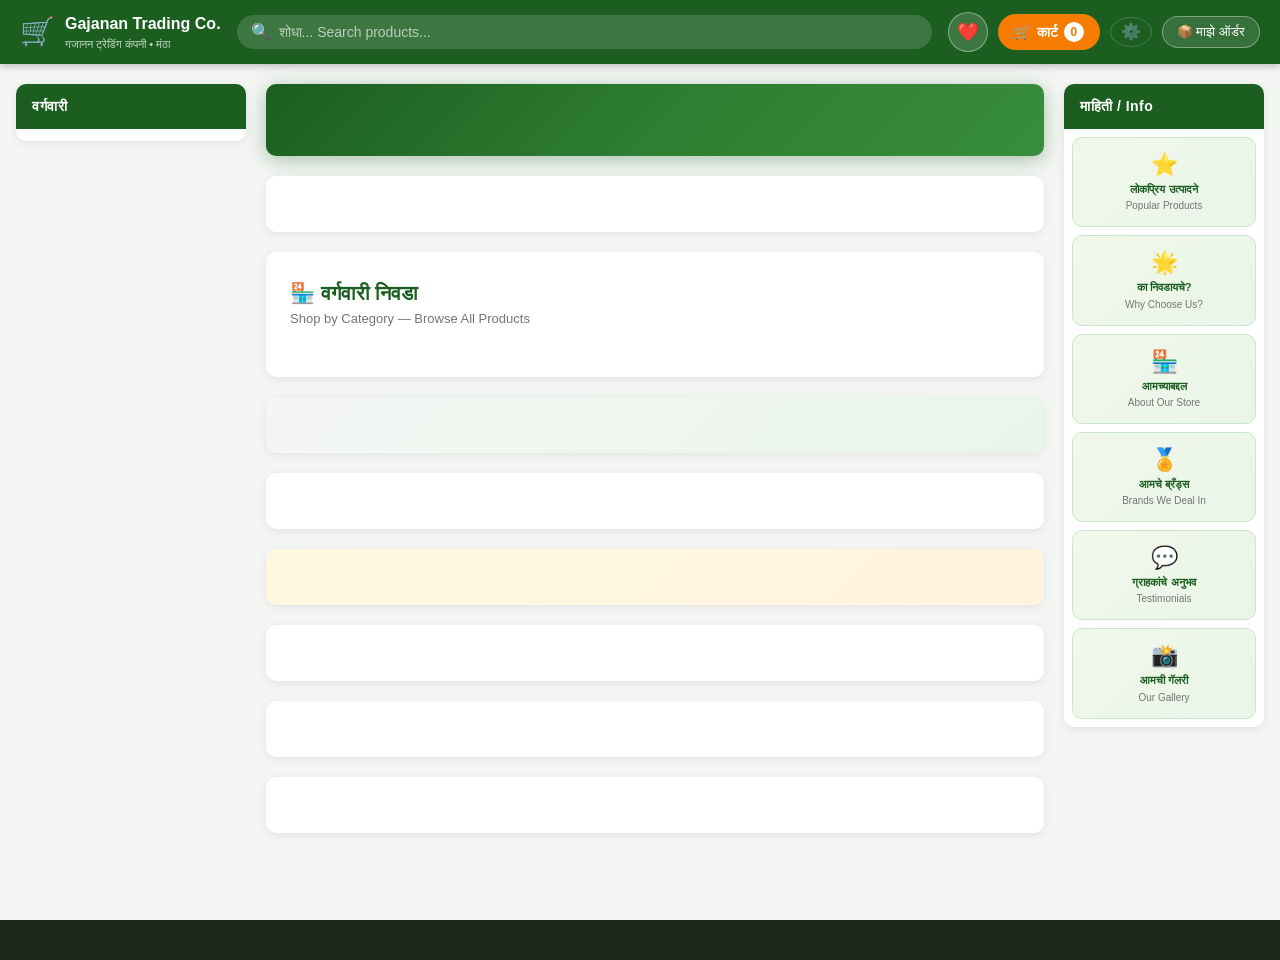
==== docs/index.html @ 7b51e172 "Move public to docs for GitHub Pages" ====
<!DOCTYPE html>
<html lang="mr">
<head>
    <meta charset="UTF-8">
    <meta name="viewport" content="width=device-width, initial-scale=1.0">
    <title>Gajanan Trading Co. - किराणा दुकान</title>
    <link rel="stylesheet" href="style.css">
</head>
<body>

<!-- ═══════════════════════════════════════ HEADER -->
<header id="main-header">
    <div class="header-inner">
        <div class="logo-area" onclick="goHome()">
            <span class="logo-emoji">🛒</span>
            <div class="logo-text">
                <span class="logo-en">Gajanan Trading Co.</span>
                <span class="logo-mr">गजानन ट्रेडिंग कंपनी • मंठा</span>
            </div>
        </div>

        <div class="search-wrap">
            <span class="search-icon">🔍</span>
            <input type="text" id="search-input" placeholder="शोधा... Search products...">
        </div>

        <div class="header-right">
            <!-- FEATURE 3: Wishlist Button -->
            <button class="btn-wishlist-trigger" onclick="openWishlist()" title="माझी आवड (Wishlist)">
                <span>❤️</span>
                <span class="wish-badge" id="wishlist-count" style="display:none">0</span>
            </button>

            <button class="btn-cart-trigger" onclick="toggleCart()">
                <span>🛒</span>
                <span>कार्ट</span>
                <span class="cart-badge" id="cart-count">0</span>
            </button>
            <a href="admin.html" class="btn-admin">⚙️</a>
            <!-- FEATURE 1: Order History Button -->
            <button class="btn-order-history" onclick="openOrderHistory()" title="माझ्या ऑर्डर्स">
                📦 माझे ऑर्डर
            </button>
        </div>
    </div>
</header>

<!-- ═══════════════════════════════════════ LAYOUT -->
<div class="layout">

    <!-- SIDEBAR -->
    <aside id="sidebar">
        <div class="sidebar-header">वर्गवारी</div>
        <div id="sidebar-categories"></div>
    </aside>

    <!-- MAIN CONTENT -->
    <main id="main-content">

        <!-- HOME VIEW -->
        <div id="home-view">

            <!-- ── HERO ── -->
            <section class="home-section hero-section" id="hero-section"></section>

            <!-- ── BUY AGAIN ── -->
            <section class="home-section" id="buy-again-section" style="display:none"></section>

            <!-- ── POPULAR PRODUCTS ── -->
            <section class="home-section" id="popular-section"></section>

            <!-- ── SEARCH RESULTS BANNER ── -->
            <div id="search-results-banner" class="search-banner hidden"></div>

            <!-- ── CATEGORY GRID ── -->
            <div class="home-section">
                <div class="section-head">
                    <div class="section-head-text">
                        <div class="section-title-mr">🏪 वर्गवारी निवडा</div>
                        <div class="section-title-en">Shop by Category — Browse All Products</div>
                    </div>
                </div>
                <div id="category-grid" class="cat-grid"></div>
            </div>

            <!-- ── WHY CHOOSE US ── -->
            <section class="home-section why-us-bg" id="why-us-section"></section>

            <!-- ── ABOUT STORE ── -->
            <section class="home-section" id="about-section"></section>

            <!-- ── BRANDS ── -->
            <section class="home-section brands-bg" id="brands-section"></section>

            <!-- ── TESTIMONIALS ── -->
            <section class="home-section" id="testimonials-section"></section>

            <!-- ── GALLERY ── -->
            <section class="home-section" id="gallery-section"></section>

            <!-- ── STORE LOCATION ── -->
            <section class="home-section" id="location-section"></section>

        </div>

        <!-- PRODUCTS VIEW -->
        <div id="products-view" style="display:none">
            <div class="products-view-header">
                <button class="btn-back" onclick="goHome()">← मागे / Back</button>
                <h2 id="products-view-title">Products</h2>
            </div>
            <div id="product-grid" class="product-grid"></div>
        </div>

    </main>

    <!-- RIGHT INFO SIDEBAR -->
    <aside id="info-sidebar">
        <div class="sidebar-header">माहिती / Info</div>
        <div class="info-btn-grid">
            <button class="info-sidebar-btn" onclick="openSectionPopup('popular')">
                <span class="info-btn-icon">⭐</span>
                <span class="info-btn-mr">लोकप्रिय उत्पादने</span>
                <span class="info-btn-en">Popular Products</span>
            </button>
            <button class="info-sidebar-btn" onclick="openSectionPopup('why')">
                <span class="info-btn-icon">🌟</span>
                <span class="info-btn-mr">का निवडायचे?</span>
                <span class="info-btn-en">Why Choose Us?</span>
            </button>
            <button class="info-sidebar-btn" onclick="openSectionPopup('about')">
                <span class="info-btn-icon">🏪</span>
                <span class="info-btn-mr">आमच्याबद्दल</span>
                <span class="info-btn-en">About Our Store</span>
            </button>
            <button class="info-sidebar-btn" onclick="openSectionPopup('brands')">
                <span class="info-btn-icon">🏅</span>
                <span class="info-btn-mr">आमचे ब्रँड्स</span>
                <span class="info-btn-en">Brands We Deal In</span>
            </button>
            <button class="info-sidebar-btn" onclick="openSectionPopup('testimonials')">
                <span class="info-btn-icon">💬</span>
                <span class="info-btn-mr">ग्राहकांचे अनुभव</span>
                <span class="info-btn-en">Testimonials</span>
            </button>
            <button class="info-sidebar-btn" onclick="openSectionPopup('gallery')">
                <span class="info-btn-icon">📸</span>
                <span class="info-btn-mr">आमची गॅलरी</span>
                <span class="info-btn-en">Our Gallery</span>
            </button>
        </div>
    </aside>

</div>

<!-- ═══════════════════════════════════════ PRODUCT MODAL -->
<div id="product-modal" class="modal-backdrop">
    <div class="modal-box">
        <button class="modal-close" onclick="closeProductModal()">✕</button>

        <div class="modal-product-header">
            <span id="modal-emoji" class="modal-emoji">📦</span>
            <div>
                <div id="modal-name" class="modal-name">Product Name</div>
                <div id="modal-desc" class="modal-desc"></div>
                <div id="modal-price" class="modal-price"></div>
            </div>
        </div>

        <div class="modal-section">
            <div class="modal-section-label" id="qty-label">प्रमाण निवडा (Select Quantity)</div>
            <div id="qty-options" class="qty-chips"></div>
        </div>

        <div class="modal-section" id="custom-qty-section">
            <div class="modal-section-label">इतर प्रमाण (Custom Quantity)</div>
            <div class="custom-qty-row">
                <input type="number" id="custom-qty-input" step="0.1" min="0.1"
                       placeholder="e.g. 2.5" oninput="onCustomQtyChange()">
                <span class="custom-unit-label" id="custom-unit-label">kg</span>
            </div>
        </div>

        <div class="price-summary-box">
            <div class="price-summary-sub" id="qty-summary-text">Select a quantity above</div>
            <div class="price-summary-total" id="price-summary">₹0.00</div>
        </div>

        <button class="btn-add-to-cart" onclick="addCurrentToCart()">
            🛒 कार्ट मध्ये टाका (Add to Cart)
        </button>
    </div>
</div>

<!-- ═══════════════════════════════════════ CART SIDEBAR -->
<div id="cart-overlay" class="cart-overlay" onclick="closeCart()"></div>
<div id="cart-sidebar" class="cart-sidebar">
    <div class="cart-top">
        <div>
            <h3>तुमचे कार्ट</h3>
            <span id="cart-items-count" class="cart-count-label">0 items</span>
        </div>
        <button class="cart-close-btn" onclick="closeCart()">✕</button>
    </div>

    <div id="cart-items-list" class="cart-items-list"></div>

    <div id="cart-footer" class="cart-footer" style="display:none">
        <div class="cart-subtotal-row">
            <span>उप-एकूण (Subtotal)</span>
            <span id="cart-subtotal">₹0</span>
        </div>
        <div class="cart-total-row">
            <span>एकूण (Total)</span>
            <span id="cart-total">₹0</span>
        </div>
        <button class="btn-checkout" onclick="openCheckout()">ऑर्डर द्या → Checkout</button>
        <button class="btn-clear-cart" onclick="clearCart()">🗑 कार्ट साफ करा</button>
    </div>
</div>

<!-- ═══════════════════════════════════════ FEATURE 1: OTP MODAL -->
<div id="otp-modal" class="modal-backdrop">
    <div class="modal-box modal-otp">
        <button class="modal-close" onclick="closeOtpModal()">✕</button>
        <div class="otp-header">
            <div class="otp-icon">📱</div>
            <h3>मोबाइल क्रमांक तपासा</h3>
            <p>Verify your mobile number to place an order</p>
        </div>

        <!-- STEP 1: Enter Phone -->
        <div id="otp-step-1">
            <div class="otp-field-wrap">
                <label>मोबाइल नंबर (Mobile Number)</label>
                <div class="otp-phone-row">
                    <span class="otp-country-code">🇮🇳 +91</span>
                    <input type="tel" id="otp-phone" maxlength="10"
                           placeholder="10-digit mobile number"
                           onkeydown="if(event.key==='Enter') sendOtp()">
                </div>
            </div>
            <div id="otp-error" class="otp-error" style="display:none"></div>
            <button class="btn-checkout" id="btn-send-otp" onclick="sendOtp()">
                OTP पाठवा (Send OTP)
            </button>
        </div>

        <!-- STEP 2: Enter OTP -->
        <div id="otp-step-2" style="display:none">
            <p class="otp-sent-msg">
                OTP पाठवला: <strong id="otp-sent-phone"></strong> वर
            </p>
            <div class="otp-field-wrap">
                <label>6-अंकी OTP (Enter 6-digit OTP)</label>
                <input type="text" id="otp-input" maxlength="6"
                       inputmode="numeric" pattern="[0-9]*"
                       placeholder="• • • • • •"
                       class="otp-digit-input"
                       onkeydown="if(event.key==='Enter') verifyOtp()">
            </div>
            <div id="otp-error" class="otp-error" style="display:none"></div>
            <button class="btn-checkout" id="btn-verify-otp" onclick="verifyOtp()">
                OTP तपासा (Verify OTP)
            </button>
            <button class="btn-resend" id="btn-resend-otp" onclick="resendOtp()" disabled>
                Resend in 30s
            </button>
        </div>
    </div>
</div>

<!-- ═══════════════════════════════════════ CHECKOUT MODAL (with time slots) -->
<div id="checkout-modal" class="modal-backdrop">
    <div class="modal-box modal-checkout">
        <button class="modal-close" onclick="closeCheckout()">✕</button>
        <h3 class="checkout-title">📋 ऑर्डर निश्चित करा</h3>

        <div id="checkout-summary" class="checkout-summary"></div>

        <div class="checkout-form">
            <h4>संपर्क माहिती (Contact Details)</h4>
            <input type="text"  id="c-name"    placeholder="तुमचे नाव (Full Name) *" required>
            <input type="tel"   id="c-phone"   placeholder="मोबाईल नंबर (10-digit Phone) *"
                   maxlength="10" required>
            <textarea id="c-address" placeholder="पत्ता (Delivery Address)" rows="3"></textarea>
            <textarea id="c-notes"   placeholder="विशेष सूचना (Special Notes / Instructions)" rows="2"></textarea>

            <!-- FEATURE 2: Pickup Time Slot -->
            <h4 style="margin-top:16px">🕐 वस्तू घेण्याची वेळ निवडा (Pick-up Time Slot) *</h4>
            <div id="pickup-slots-container" class="pickup-slots"></div>

            <button class="btn-checkout" onclick="placeOrder()">✅ ऑर्डर द्या (Confirm Order)</button>
        </div>
    </div>
</div>

<!-- ═══════════════════════════════════════ SUCCESS MODAL -->
<div id="success-modal" class="modal-backdrop">
    <div class="modal-box modal-success">
        <div class="success-icon">🎉</div>
        <h3>ऑर्डर मिळाला!</h3>
        <p>Order placed successfully!</p>
        <p id="success-order-no" class="order-no-text"></p>
        <p id="success-pickup-slot" class="success-slot-text"></p>
        <p class="success-note">आम्ही लवकरच संपर्क करू • We'll contact you soon</p>
        <button class="btn-checkout" onclick="closeSuccess()">ठीक आहे (OK)</button>
        <!-- FEATURE 5: Print Bill Button -->
        <button class="btn-print-bill" onclick="if(lastPlacedOrder)printCustomerBill(lastPlacedOrder)"
                style="margin-top:10px;width:100%;background:#f0fdf4;border:2px solid #c8e6c9;color:#1b5e20;border-radius:10px;padding:12px;font-size:15px;cursor:pointer;font-weight:600">
            🖨️ बिल प्रिंट करा (Print Bill)
        </button>
    </div>
</div>

<!-- ═══════════════════════════════════════ FEATURE 3: WISHLIST MODAL -->
<div id="wishlist-modal" class="modal-backdrop">
    <div class="modal-box modal-wishlist">
        <button class="modal-close" onclick="closeWishlist()">✕</button>
        <div class="wishlist-header">
            <span style="font-size:24px">❤️</span>
            <h3>माझी आवड यादी (My Wishlist)</h3>
        </div>
        <div id="wishlist-items" class="wishlist-items"></div>
    </div>
</div>

<!-- ═══════════════════════════════════════ SITE FOOTER -->
<footer id="site-footer" class="site-footer"></footer>

<!-- ═══════════════════════════════════════ TOAST CONTAINER -->
<div id="toast-container" class="toast-container"></div>

<!-- ═══════════════════════════════════════ FEATURE 1: ORDER HISTORY MODAL -->
<div id="order-history-modal" class="modal-backdrop">
    <div class="modal-box modal-order-history">
        <button class="modal-close" onclick="closeOrderHistory()">✕</button>
        <div style="text-align:center;margin-bottom:20px">
            <div style="font-size:32px;margin-bottom:6px">📦</div>
            <h3 style="color:#1b5e20;font-size:20px">माझे ऑर्डर्स (My Orders)</h3>
            <p style="font-size:13px;color:#757575;margin-top:4px">तुमचा मोबाइल नंबर टाका आणि ऑर्डर इतिहास पाहा</p>
        </div>
        <!-- Phone Input -->
        <div id="oh-search-section">
            <div style="display:flex;gap:8px;margin-bottom:12px">
                <input type="tel" id="oh-phone" maxlength="10" placeholder="10-digit Mobile Number"
                       style="flex:1;padding:10px 14px;border:1px solid #e0e0e0;border-radius:8px;font-size:14px;outline:none"
                       onkeydown="if(event.key==='Enter') searchOrderHistory()">
                <button onclick="searchOrderHistory()"
                        style="background:#1b5e20;color:#fff;border:none;border-radius:8px;padding:10px 18px;font-size:14px;cursor:pointer;white-space:nowrap">
                    🔍 शोधा
                </button>
            </div>
            <div id="oh-error" style="color:#d32f2f;font-size:13px;display:none;margin-bottom:10px"></div>
        </div>
        <!-- Results -->
        <div id="oh-results" style="max-height:400px;overflow-y:auto"></div>
    </div>
</div>

<!-- ═══════════════════════════════════════ SECTION POPUP MODAL -->
<div id="section-popup-modal" class="modal-backdrop">
    <div class="modal-box section-popup-box">
        <button class="modal-close" onclick="closeSectionPopup()">✕</button>
        <div id="section-popup-content" class="section-popup-content"></div>
    </div>
</div>

<!-- ═══════════════════════════════════════ MOBILE BOTTOM INFO BAR -->
<div id="mobile-info-bar">
    <button class="mob-info-btn" onclick="openSectionPopup('popular')"><span>⭐</span><span>Popular</span></button>
    <button class="mob-info-btn" onclick="openSectionPopup('why')"><span>🌟</span><span>Why Us</span></button>
    <button class="mob-info-btn" onclick="openSectionPopup('about')"><span>🏪</span><span>About</span></button>
    <button class="mob-info-btn" onclick="openSectionPopup('brands')"><span>🏅</span><span>Brands</span></button>
    <button class="mob-info-btn" onclick="openSectionPopup('testimonials')"><span>💬</span><span>Reviews</span></button>
    <button class="mob-info-btn" onclick="openSectionPopup('gallery')"><span>📸</span><span>Gallery</span></button>
</div>

<script src="app.js"></script>
</body>
</html>
---- docs/style.css ----
/* ══════════════════════════════════════════════
   GAJANAN TRADING — STYLESHEET
   ══════════════════════════════════════════════ */

:root {
    --primary:       #1b5e20;
    --primary-light: #2e7d32;
    --primary-hover: #145214;
    --accent:        #f57c00;
    --accent-light:  #fff3e0;
    --bg:            #f4f6f4;
    --card-bg:       #ffffff;
    --border:        #e0e0e0;
    --text:          #212121;
    --text-muted:    #757575;
    --success:       #388e3c;
    --error:         #d32f2f;
    --radius:        10px;
    --shadow:        0 2px 10px rgba(0,0,0,0.08);
    --shadow-lg:     0 8px 30px rgba(0,0,0,0.15);
    --header-h:      64px;
}

*, *::before, *::after { box-sizing: border-box; margin: 0; padding: 0; }

body {
    font-family: 'Segoe UI', Arial, sans-serif;
    background: var(--bg);
    color: var(--text);
    line-height: 1.5;
}

/* ── SCROLLBAR ── */
::-webkit-scrollbar { width: 6px; }
::-webkit-scrollbar-track { background: transparent; }
::-webkit-scrollbar-thumb { background: #bdbdbd; border-radius: 3px; }

/* ══════════════════════════════════════════════
   HEADER
   ══════════════════════════════════════════════ */
#main-header {
    position: sticky;
    top: 0;
    z-index: 900;
    background: var(--primary);
    height: var(--header-h);
    box-shadow: 0 2px 8px rgba(0,0,0,0.25);
}

.header-inner {
    display: flex;
    align-items: center;
    gap: 16px;
    max-width: 1400px;
    margin: 0 auto;
    padding: 0 20px;
    height: 100%;
}

/* Logo */
.logo-area {
    display: flex;
    align-items: center;
    gap: 10px;
    cursor: pointer;
    flex-shrink: 0;
    color: #fff;
    text-decoration: none;
}
.logo-emoji { font-size: 28px; }
.logo-text { display: flex; flex-direction: column; }
.logo-en { font-size: 16px; font-weight: 700; color: #fff; }
.logo-mr { font-size: 11px; color: rgba(255,255,255,0.75); }

/* Search */
.search-wrap {
    flex: 1;
    display: flex;
    align-items: center;
    background: rgba(255,255,255,0.15);
    border-radius: 25px;
    padding: 0 14px;
    gap: 8px;
    transition: background 0.2s;
}
.search-wrap:focus-within { background: rgba(255,255,255,0.25); }
.search-icon { font-size: 16px; }
.search-wrap input {
    flex: 1;
    border: none;
    background: transparent;
    color: #fff;
    font-size: 14px;
    padding: 9px 0;
    outline: none;
}
.search-wrap input::placeholder { color: rgba(255,255,255,0.65); }

/* Header right */
.header-right { display: flex; align-items: center; gap: 10px; flex-shrink: 0; }

.btn-cart-trigger {
    display: flex;
    align-items: center;
    gap: 6px;
    background: var(--accent);
    color: #fff;
    border: none;
    padding: 8px 16px;
    border-radius: 25px;
    cursor: pointer;
    font-size: 14px;
    font-weight: 600;
    position: relative;
    transition: background 0.2s;
    width: auto;
}
.btn-cart-trigger:hover { background: #e65100; }

.cart-badge {
    background: #fff;
    color: var(--accent);
    font-size: 12px;
    font-weight: 700;
    min-width: 20px;
    height: 20px;
    border-radius: 10px;
    display: flex;
    align-items: center;
    justify-content: center;
    padding: 0 5px;
}

.btn-admin {
    background: transparent;
    color: rgba(255,255,255,0.45);
    border: 1px solid rgba(255,255,255,0.2);
    padding: 6px 10px;
    border-radius: 50%;
    cursor: pointer;
    font-size: 16px;
    text-decoration: none;
    transition: all 0.2s;
    line-height: 1;
}
.btn-admin:hover { background: rgba(255,255,255,0.15); color: rgba(255,255,255,0.8); }

/* FEATURE 1: Order History button */
.btn-order-history {
    background: rgba(255,255,255,0.12);
    color: #fff;
    border: 1px solid rgba(255,255,255,0.35);
    padding: 7px 14px;
    border-radius: 20px;
    cursor: pointer;
    font-size: 13px;
    white-space: nowrap;
    transition: background 0.2s;
}
.btn-order-history:hover { background: rgba(255,255,255,0.25); }

/* Order History Modal */
.modal-order-history { max-width: 560px; width: 95%; max-height: 90vh; overflow-y: auto; }



/* ══════════════════════════════════════════════
   RIGHT INFO SIDEBAR
   ══════════════════════════════════════════════ */
#info-sidebar {
    width: 200px;
    flex-shrink: 0;
    background: var(--card-bg);
    border-radius: var(--radius);
    box-shadow: var(--shadow);
    overflow: hidden;
    height: fit-content;
    position: sticky;
    top: calc(var(--header-h) + 20px);
    max-height: calc(100vh - var(--header-h) - 40px);
    overflow-y: auto;
}

.info-btn-grid {
    display: flex;
    flex-direction: column;
    gap: 0;
    padding: 8px;
    gap: 8px;
}

.info-sidebar-btn {
    display: flex;
    flex-direction: column;
    align-items: center;
    justify-content: center;
    gap: 4px;
    padding: 14px 10px;
    background: linear-gradient(135deg, #f1f8e9 0%, #e8f5e9 100%);
    border: 1.5px solid #c8e6c9;
    border-radius: 10px;
    cursor: pointer;
    transition: all 0.2s;
    text-align: center;
    width: 100%;
}
.info-sidebar-btn:hover {
    background: linear-gradient(135deg, #e8f5e9 0%, #c8e6c9 100%);
    border-color: var(--primary-light);
    transform: translateY(-2px);
    box-shadow: 0 4px 12px rgba(27,94,32,0.15);
}
.info-sidebar-btn:active {
    transform: translateY(0);
}
.info-sidebar-btn.active {
    background: linear-gradient(135deg, #1b5e20 0%, #2e7d32 100%);
    border-color: var(--primary);
    box-shadow: 0 4px 14px rgba(27,94,32,0.3);
}
.info-sidebar-btn.active .info-btn-mr,
.info-sidebar-btn.active .info-btn-en {
    color: #fff;
}
.info-btn-icon {
    font-size: 22px;
    display: block;
}
.info-btn-mr {
    font-size: 11px;
    font-weight: 700;
    color: var(--primary);
    display: block;
    line-height: 1.3;
}
.info-btn-en {
    font-size: 10px;
    color: var(--text-muted);
    display: block;
    line-height: 1.2;
}

/* ── SECTION POPUP ── */
.section-popup-box {
    max-width: 860px;
    width: 95%;
    max-height: 90vh;
    overflow-y: auto;
    padding: 24px 28px;
}

.section-popup-content {
    /* Inherit all existing section styles */
}

/* Ensure sections inside popup look right */
.section-popup-content .home-section {
    padding: 0 !important;
    margin: 0 !important;
    box-shadow: none !important;
    border-radius: 0 !important;
    background: transparent !important;
}

/* ── About Store — popup overrides ── */
.section-popup-content .about-grid {
    grid-template-columns: 1fr !important;
    gap: 20px !important;
}

.section-popup-content .about-photo-grid {
    display: grid;
    grid-template-columns: repeat(4, 1fr) !important;
    gap: 12px;
}

.section-popup-content .about-photo {
    aspect-ratio: 1 !important;
    min-height: 100px;
}

.section-popup-content .about-photo span {
    font-size: 28px;
}

.section-popup-content .about-photos {
    width: 100%;
}

.section-popup-content .about-content {
    width: 100%;
}

.section-popup-content .about-facts {
    grid-template-columns: repeat(2, 1fr) !important;
}

.section-popup-content .about-title-mr {
    font-size: 22px;
}

.section-popup-content .about-desc-mr,
.section-popup-content .about-desc-en {
    font-size: 13px;
}

@media (max-width: 900px) {
    #info-sidebar { display: none; }
}


.layout {
    display: flex;
    max-width: 1400px;
    margin: 0 auto;
    padding: 20px 16px;
    gap: 20px;
    min-height: calc(100vh - var(--header-h));
}

/* ── SIDEBAR ── */
#sidebar {
    width: 230px;
    flex-shrink: 0;
    background: var(--card-bg);
    border-radius: var(--radius);
    box-shadow: var(--shadow);
    overflow: hidden;
    height: fit-content;
    position: sticky;
    top: calc(var(--header-h) + 20px);
    max-height: calc(100vh - var(--header-h) - 40px);
    overflow-y: auto;
}

.sidebar-header {
    background: var(--primary);
    color: #fff;
    padding: 12px 16px;
    font-weight: 700;
    font-size: 14px;
    letter-spacing: 0.5px;
}

#sidebar-categories { padding: 6px 0; }

.cat-item {
    display: flex;
    align-items: center;
    gap: 10px;
    padding: 10px 14px;
    cursor: pointer;
    border-left: 3px solid transparent;
    transition: all 0.2s;
}
.cat-item:hover {
    background: #e8f5e9;
    border-left-color: var(--primary-light);
}
.cat-item.active {
    background: #e8f5e9;
    border-left-color: var(--primary);
    font-weight: 600;
    color: var(--primary);
}
.cat-item .cat-icon { font-size: 18px; flex-shrink: 0; }
.cat-item .cat-name { font-size: 13px; }
.cat-item .cat-name-mar { display: block; font-size: 11px; color: var(--text-muted); }

/* ── MAIN CONTENT ── */
#main-content { flex: 1; min-width: 0; }

/* ── HERO BANNER ── */
.hero-banner {
    display: flex;
    align-items: center;
    justify-content: space-between;
    background: linear-gradient(135deg, var(--primary) 0%, #388e3c 100%);
    color: #fff;
    padding: 28px 32px;
    border-radius: var(--radius);
    margin-bottom: 20px;
    overflow: hidden;
}
.hero-text h2 { font-size: 22px; margin-bottom: 6px; }
.hero-text p  { font-size: 14px; opacity: 0.85; }
.hero-emoji   { font-size: 60px; opacity: 0.4; }

/* Search banner */
.search-banner {
    background: #fff8e1;
    border: 1px solid #ffe082;
    border-radius: 8px;
    padding: 10px 16px;
    margin-bottom: 16px;
    font-size: 14px;
    color: #5d4037;
}

/* ══════════════════════════════════════════════
   CATEGORY GRID
   ══════════════════════════════════════════════ */
.cat-grid {
    display: grid;
    grid-template-columns: repeat(auto-fill, minmax(160px, 1fr));
    gap: 16px;
}

.cat-card {
    background: var(--card-bg);
    border-radius: var(--radius);
    padding: 20px 14px;
    text-align: center;
    cursor: pointer;
    box-shadow: var(--shadow);
    border: 2px solid transparent;
    transition: transform 0.2s, border-color 0.2s, box-shadow 0.2s;
}
.cat-card:hover {
    transform: translateY(-4px);
    border-color: var(--primary-light);
    box-shadow: var(--shadow-lg);
}
.cat-card-icon  { font-size: 38px; margin-bottom: 10px; display: block; }
.cat-card-name-mar { font-size: 14px; font-weight: 700; color: var(--text); margin-bottom: 3px; }
.cat-card-name-eng { font-size: 11px; color: var(--text-muted); font-weight: 400; }

/* ══════════════════════════════════════════════
   PRODUCTS VIEW
   ══════════════════════════════════════════════ */
.products-view-header {
    display: flex;
    align-items: center;
    gap: 16px;
    margin-bottom: 20px;
    flex-wrap: wrap;
}

.btn-back {
    background: var(--card-bg);
    color: var(--primary);
    border: 1px solid var(--primary);
    padding: 8px 16px;
    border-radius: 20px;
    cursor: pointer;
    font-size: 14px;
    font-weight: 600;
    width: auto;
    transition: all 0.2s;
}
.btn-back:hover { background: var(--primary); color: #fff; }

.products-view-header h2 { font-size: 20px; color: var(--primary); }

/* Product Grid */
.product-grid {
    display: grid;
    grid-template-columns: repeat(auto-fill, minmax(190px, 1fr));
    gap: 16px;
}

.product-card {
    background: var(--card-bg);
    border-radius: var(--radius);
    overflow: hidden;
    box-shadow: var(--shadow);
    display: flex;
    flex-direction: column;
    transition: transform 0.2s, box-shadow 0.2s;
}
.product-card:hover { transform: translateY(-3px); box-shadow: var(--shadow-lg); }

.product-img {
    height: 140px;
    background: #f5f5f5;
    display: flex;
    align-items: center;
    justify-content: center;
    font-size: 52px;
    overflow: hidden;
}
.product-img img {
    width: 100%;
    height: 100%;
    object-fit: cover;
}

.product-body { padding: 12px; flex: 1; display: flex; flex-direction: column; gap: 4px; }

.product-name-marathi  { font-size: 14px; font-weight: 700; color: var(--text); }
.product-name-english  { font-size: 12px; color: var(--text-muted); }
.product-category      { font-size: 11px; color: var(--primary); background: #e8f5e9; padding: 2px 7px; border-radius: 10px; align-self: flex-start; }
.product-brand         { font-size: 11px; color: #9e9e9e; }
.product-price         { font-size: 17px; font-weight: 700; color: var(--accent); margin-top: 6px; }
.product-stock-in      { font-size: 11px; color: var(--success); }
.product-stock-out     { font-size: 11px; color: var(--error); }

.add-btn {
    margin-top: auto;
    padding: 9px;
    background: var(--primary);
    color: #fff;
    border: none;
    border-radius: 0 0 var(--radius) var(--radius);
    cursor: pointer;
    font-size: 13px;
    font-weight: 600;
    transition: background 0.2s;
    width: 100%;
}
.add-btn:hover { background: var(--primary-hover); }
.add-btn:disabled { background: #bdbdbd; cursor: not-allowed; }

/* ══════════════════════════════════════════════
   MODALS
   ══════════════════════════════════════════════ */
.modal-backdrop {
    display: none;
    position: fixed;
    inset: 0;
    background: rgba(0,0,0,0.55);
    z-index: 1200;
    align-items: center;
    justify-content: center;
    padding: 20px;
}
.modal-backdrop.open { display: flex; }

.modal-box {
    background: #fff;
    border-radius: 16px;
    width: 100%;
    max-width: 460px;
    max-height: 90vh;
    overflow-y: auto;
    padding: 28px;
    position: relative;
    box-shadow: var(--shadow-lg);
}

.modal-close {
    position: absolute;
    top: 14px;
    right: 14px;
    background: #f5f5f5;
    border: none;
    width: 32px;
    height: 32px;
    border-radius: 50%;
    cursor: pointer;
    font-size: 16px;
    display: flex;
    align-items: center;
    justify-content: center;
    color: #555;
    width: auto;
    padding: 0;
    width: 32px;
}
.modal-close:hover { background: #e0e0e0; }

/* Product modal header */
.modal-product-header {
    display: flex;
    gap: 14px;
    align-items: flex-start;
    margin-bottom: 20px;
    padding-right: 24px;
}
.modal-emoji    { font-size: 44px; flex-shrink: 0; }
.modal-name     { font-size: 18px; font-weight: 700; color: var(--text); margin-bottom: 4px; }
.modal-desc     { font-size: 12px; color: var(--text-muted); margin-bottom: 6px; }
.modal-price    { font-size: 16px; font-weight: 700; color: var(--accent); }

/* Modal sections */
.modal-section  { margin-bottom: 18px; }
.modal-section-label { font-size: 13px; font-weight: 600; color: var(--text-muted); margin-bottom: 10px; text-transform: uppercase; letter-spacing: 0.5px; }

/* Quantity chips */
.qty-chips { display: flex; flex-wrap: wrap; gap: 10px; }
.qty-opt-btn {
    background: #f5f5f5;
    border: 2px solid var(--border);
    color: var(--text);
    padding: 8px 16px;
    border-radius: 20px;
    cursor: pointer;
    font-size: 14px;
    font-weight: 600;
    transition: all 0.15s;
    width: auto;
}
.qty-opt-btn:hover  { border-color: var(--primary); color: var(--primary); background: #e8f5e9; }
.qty-opt-btn.selected { background: var(--primary); border-color: var(--primary); color: #fff; }

/* Custom qty input */
.custom-qty-row { display: flex; align-items: center; gap: 10px; }
.custom-qty-row input {
    flex: 1;
    border: 2px solid var(--border);
    border-radius: 8px;
    padding: 9px 12px;
    font-size: 15px;
    outline: none;
    transition: border-color 0.2s;
    width: auto;
}
.custom-qty-row input:focus { border-color: var(--primary); }
.custom-unit-label {
    font-size: 14px;
    font-weight: 600;
    color: var(--text-muted);
    min-width: 40px;
}

/* Price summary */
.price-summary-box {
    background: #e8f5e9;
    border-radius: 10px;
    padding: 14px 18px;
    display: flex;
    justify-content: space-between;
    align-items: center;
    margin-bottom: 18px;
}
.price-summary-sub   { font-size: 13px; color: #555; }
.price-summary-total { font-size: 22px; font-weight: 800; color: var(--primary); }

/* Add to cart button */
.btn-add-to-cart {
    background: var(--accent);
    color: #fff;
    border: none;
    padding: 13px;
    border-radius: 10px;
    font-size: 15px;
    font-weight: 700;
    cursor: pointer;
    width: 100%;
    transition: background 0.2s;
}
.btn-add-to-cart:hover { background: #e65100; }

/* ══════════════════════════════════════════════
   CART SIDEBAR
   ══════════════════════════════════════════════ */
.cart-overlay {
    position: fixed;
    inset: 0;
    background: rgba(0,0,0,0.4);
    z-index: 1100;
    opacity: 0;
    pointer-events: none;
    transition: opacity 0.3s;
}
.cart-overlay.open { opacity: 1; pointer-events: all; }

.cart-sidebar {
    position: fixed;
    right: -380px;
    top: 0;
    height: 100%;
    width: 360px;
    background: #fff;
    z-index: 1150;
    box-shadow: -4px 0 20px rgba(0,0,0,0.15);
    transition: right 0.35s cubic-bezier(.4,0,.2,1);
    display: flex;
    flex-direction: column;
}
.cart-sidebar.open { right: 0; }

.cart-top {
    display: flex;
    align-items: center;
    justify-content: space-between;
    padding: 18px 20px;
    border-bottom: 1px solid var(--border);
    flex-shrink: 0;
}
.cart-top h3 { font-size: 18px; font-weight: 700; }
.cart-count-label { font-size: 12px; color: var(--text-muted); }
.cart-close-btn { background: #f5f5f5; border: none; width: 32px; height: 32px; border-radius: 50%; cursor: pointer; font-size: 16px; width: auto; padding: 0; width: 32px; }

.cart-items-list { flex: 1; overflow-y: auto; padding: 12px 16px; }

.cart-empty { text-align: center; padding: 50px 20px; color: var(--text-muted); }
.cart-empty-icon { font-size: 48px; margin-bottom: 12px; }

.cart-item {
    display: flex;
    gap: 10px;
    align-items: flex-start;
    padding: 12px 0;
    border-bottom: 1px solid #f0f0f0;
}
.cart-item-emoji { font-size: 24px; flex-shrink: 0; margin-top: 2px; }
.cart-item-info  { flex: 1; min-width: 0; }
.cart-item-name  { font-size: 14px; font-weight: 600; }
.cart-item-detail{ font-size: 12px; color: var(--text-muted); margin: 2px 0; }
.cart-item-total { font-size: 14px; font-weight: 700; color: var(--accent); }
.cart-item-remove{ background: #ffebee; border: none; color: var(--error); width: 26px; height: 26px; border-radius: 50%; cursor: pointer; font-size: 12px; flex-shrink: 0; padding: 0; width: auto; width: 26px; }

.cart-footer { padding: 16px 20px; border-top: 1px solid var(--border); flex-shrink: 0; }
.cart-subtotal-row, .cart-total-row {
    display: flex;
    justify-content: space-between;
    font-size: 14px;
    margin-bottom: 8px;
}
.cart-total-row  { font-size: 18px; font-weight: 800; color: var(--primary); margin-bottom: 14px; }

.btn-checkout {
    width: 100%;
    background: var(--primary);
    color: #fff;
    border: none;
    padding: 13px;
    border-radius: 10px;
    font-size: 15px;
    font-weight: 700;
    cursor: pointer;
    margin-bottom: 8px;
    transition: background 0.2s;
}
.btn-checkout:hover { background: var(--primary-hover); }

.btn-clear-cart {
    width: 100%;
    background: transparent;
    color: var(--error);
    border: 1px solid var(--error);
    padding: 9px;
    border-radius: 8px;
    font-size: 13px;
    cursor: pointer;
    transition: all 0.2s;
}
.btn-clear-cart:hover { background: #ffebee; }

/* ══════════════════════════════════════════════
   CHECKOUT MODAL
   ══════════════════════════════════════════════ */
.modal-checkout { max-width: 520px; }
.checkout-title { font-size: 20px; font-weight: 700; margin-bottom: 16px; color: var(--primary); }

.checkout-summary {
    background: #f9fbe7;
    border: 1px solid #dce775;
    border-radius: 10px;
    padding: 14px;
    margin-bottom: 20px;
    font-size: 14px;
}
.osm-row {
    display: flex;
    justify-content: space-between;
    padding: 5px 0;
    border-bottom: 1px solid #f0f0f0;
}
.osm-row:last-child { border-bottom: none; }
.osm-row.bold { font-weight: 700; font-size: 15px; margin-top: 6px; color: var(--primary); }

.checkout-form h4 { font-size: 16px; margin-bottom: 12px; }
.checkout-form input,
.checkout-form textarea {
    width: 100%;
    border: 1px solid var(--border);
    border-radius: 8px;
    padding: 10px 12px;
    font-size: 14px;
    margin-bottom: 10px;
    outline: none;
    transition: border-color 0.2s;
    font-family: inherit;
}
.checkout-form input:focus,
.checkout-form textarea:focus { border-color: var(--primary); }

/* ══════════════════════════════════════════════
   SUCCESS MODAL
   ══════════════════════════════════════════════ */
.modal-success { text-align: center; padding: 40px 28px; }
.success-icon  { font-size: 64px; margin-bottom: 14px; }
.modal-success h3 { font-size: 24px; font-weight: 700; color: var(--primary); margin-bottom: 8px; }
.modal-success p  { color: var(--text-muted); margin-bottom: 6px; }
.order-no-text { font-size: 18px; font-weight: 700; color: var(--accent); margin: 12px 0 !important; }
.success-note  { font-size: 13px; margin-bottom: 20px !important; }

/* ══════════════════════════════════════════════
   TOAST NOTIFICATIONS
   ══════════════════════════════════════════════ */
.toast-container {
    position: fixed;
    bottom: 24px;
    left: 50%;
    transform: translateX(-50%);
    z-index: 2000;
    display: flex;
    flex-direction: column;
    gap: 8px;
    pointer-events: none;
}
.toast {
    background: #323232;
    color: #fff;
    padding: 12px 22px;
    border-radius: 25px;
    font-size: 14px;
    box-shadow: 0 4px 14px rgba(0,0,0,0.25);
    animation: slideUp 0.3s ease, fadeOut 0.4s ease 2.7s forwards;
    white-space: nowrap;
}
.toast.success { background: var(--success); }
.toast.error   { background: var(--error); }

@keyframes slideUp {
    from { opacity: 0; transform: translateY(20px); }
    to   { opacity: 1; transform: translateY(0); }
}
@keyframes fadeOut {
    to { opacity: 0; transform: translateY(-10px); }
}

/* ══════════════════════════════════════════════
   UTILITY
   ══════════════════════════════════════════════ */
.hidden { display: none !important; }

/* ══════════════════════════════════════════════
   MOBILE BOTTOM INFO BAR
   ══════════════════════════════════════════════ */
#mobile-info-bar {
    display: none; /* hidden on desktop */
}

@media (max-width: 900px) {
    #mobile-info-bar {
        display: flex;
        position: fixed;
        bottom: 0;
        left: 0;
        right: 0;
        z-index: 950;
        background: #fff;
        border-top: 1.5px solid #e0e0e0;
        box-shadow: 0 -4px 16px rgba(0,0,0,0.10);
        padding: 6px 4px env(safe-area-inset-bottom, 6px);
        gap: 2px;
    }

    /* Push page content up so bar doesn't cover it */
    body { padding-bottom: 68px; }

    .mob-info-btn {
        flex: 1;
        display: flex;
        flex-direction: column;
        align-items: center;
        justify-content: center;
        gap: 3px;
        padding: 6px 2px;
        background: transparent;
        border: none;
        cursor: pointer;
        border-radius: 8px;
        transition: background 0.15s;
        color: var(--primary);
    }
    .mob-info-btn:active { background: #e8f5e9; }
    .mob-info-btn.active { background: #e8f5e9; }
    .mob-info-btn > span:first-child { font-size: 20px; line-height: 1; }
    .mob-info-btn > span:last-child  { font-size: 10px; font-weight: 600; color: #444; line-height: 1; }
}


   ══════════════════════════════════════════════ */
@media (max-width: 900px) {
    /* Hide right info sidebar — accessed via bottom bar instead */
    #info-sidebar { display: none; }

    /* Layout stacks vertically */
    .layout { flex-direction: column; padding: 10px; gap: 10px; }

    /* Left sidebar becomes horizontal scroll strip */
    #sidebar {
        width: 100%;
        position: static;
        max-height: none;
        overflow: hidden;
        border-radius: 10px;
    }
    .sidebar-header { display: none; }
    #sidebar-categories {
        display: flex;
        overflow-x: auto;
        gap: 6px;
        padding: 8px 10px;
        scrollbar-width: none;
        -ms-overflow-style: none;
    }
    #sidebar-categories::-webkit-scrollbar { display: none; }
    .cat-item {
        flex-shrink: 0;
        border-left: none;
        border: 1.5px solid #e0e0e0;
        border-radius: 20px;
        padding: 7px 14px;
        white-space: nowrap;
        background: #fff;
    }
    .cat-item.active { border-color: var(--primary); background: #e8f5e9; }
    .cat-item .cat-name-mar { display: none; }

    /* Category cards — 3 per row on tablet */
    .cat-grid { grid-template-columns: repeat(auto-fill, minmax(120px, 1fr)); gap: 12px; }

    /* Product grid — 2-3 per row */
    .product-grid { grid-template-columns: repeat(auto-fill, minmax(160px, 1fr)); gap: 12px; }

    /* Home sections padding */
    .home-section { padding: 20px 16px; margin-bottom: 14px; }
}

/* ══════════════════════════════════════════════
   RESPONSIVE — MOBILE (≤600px)
   ══════════════════════════════════════════════ */
@media (max-width: 600px) {

    /* ── HEADER ── */
    :root { --header-h: 56px; }

    #main-header { height: var(--header-h); }

    .header-inner {
        padding: 0 10px;
        gap: 8px;
    }
    .logo-emoji { font-size: 22px; }
    .logo-en { font-size: 13px; }
    .logo-mr { display: none; }

    /* Compact search */
    .search-wrap {
        padding: 0 10px;
        border-radius: 20px;
    }
    .search-wrap input {
        font-size: 13px;
        padding: 7px 0;
    }
    .search-icon { font-size: 14px; }

    /* Header right — hide less important buttons */
    .btn-admin { display: none; }
    .btn-order-history { display: none; }

    /* Cart button — icon only on very small */
    .btn-cart-trigger span:nth-child(2) { display: none; } /* hide "कार्ट" text */
    .btn-cart-trigger { padding: 8px 12px; gap: 4px; }

    /* ── LAYOUT ── */
    .layout { padding: 8px; gap: 8px; }

    /* ── HERO SECTION ── */
    .hero-section {
        padding: 22px 16px !important;
        gap: 16px;
        flex-direction: column;
        align-items: flex-start;
    }
    .hero-top { min-width: unset; }
    .hero-visual { display: none; } /* hide emoji grid on mobile */

    .hero-badge { font-size: 11px; padding: 4px 10px; margin-bottom: 10px; }
    .hero-mr { font-size: 20px; }
    .hero-en { font-size: 13px; }
    .hero-tagline-mr { font-size: 13px; margin-bottom: 3px; }
    .hero-tagline-en { font-size: 12px; margin-bottom: 16px; }

    .hero-cta-row { gap: 8px; margin-bottom: 18px; }
    .hero-btn-primary,
    .hero-btn-secondary {
        padding: 10px 16px;
        font-size: 13px;
        border-radius: 8px;
    }

    .hero-stats { gap: 14px; }
    .hero-stat strong { font-size: 20px; }
    .hero-stat span { font-size: 11px; }

    /* ── CATEGORY GRID — 3 cols on mobile ── */
    .cat-grid { grid-template-columns: repeat(3, 1fr); gap: 8px; }
    .cat-card { padding: 14px 8px; }
    .cat-card-icon { font-size: 28px; margin-bottom: 6px; }
    .cat-card-name-mar { font-size: 12px; }
    .cat-card-name-eng { font-size: 10px; }

    /* ── PRODUCT GRID — 2 cols ── */
    .product-grid { grid-template-columns: repeat(2, 1fr); gap: 10px; }
    .product-img { height: 110px; font-size: 40px; }
    .product-body { padding: 9px; gap: 3px; }
    .product-name-marathi { font-size: 13px; }
    .product-price { font-size: 15px; }
    .add-btn { font-size: 12px; padding: 8px; }

    /* ── HOME SECTIONS ── */
    .home-section { padding: 16px 14px; margin-bottom: 10px; border-radius: 10px; }
    .section-title-mr { font-size: 17px; }
    .section-title-en { font-size: 12px; }

    /* ── HORIZONTAL SCROLL CARDS ── */
    .hscroll-card { width: 130px; padding: 12px 10px; }
    .hscroll-emoji { font-size: 28px; margin-bottom: 6px; }
    .hscroll-name-mr { font-size: 12px; }
    .hscroll-price { font-size: 12px; }

    /* ── WHY CHOOSE US — 2 col grid ── */
    .why-grid { grid-template-columns: repeat(2, 1fr); gap: 10px; margin-top: 16px; }
    .why-card { padding: 16px 10px; }
    .why-icon { font-size: 28px; margin-bottom: 8px; }
    .why-mr { font-size: 13px; }
    .why-en { font-size: 11px; }

    /* ── ABOUT ── */
    .about-grid { grid-template-columns: 1fr; gap: 16px; }
    .about-photo-grid { grid-template-columns: repeat(2, 1fr); gap: 8px; }
    .about-title-mr { font-size: 20px; }
    .about-facts { grid-template-columns: 1fr; gap: 8px; }
    .about-cta-btn { width: 100%; text-align: center; padding: 12px; font-size: 14px; }

    /* ── BRANDS — 2 col ── */
    .brands-grid { grid-template-columns: repeat(2, 1fr); gap: 10px; margin-top: 16px; }
    .brand-card { padding: 14px 10px; }
    .brand-emoji { font-size: 28px; }
    .brand-name-mr { font-size: 13px; }
    .brands-cta { padding: 16px; }
    .brands-contact-btn { padding: 9px 14px; font-size: 13px; }

    /* ── TESTIMONIALS — 1 col ── */
    .testi-grid { grid-template-columns: 1fr; gap: 12px; margin-top: 16px; }
    .testi-card { padding: 16px; }

    /* ── LOCATION ── */
    .location-grid { grid-template-columns: 1fr; gap: 16px; }
    .location-map iframe { height: 220px; }
    .loc-buttons { flex-direction: column; gap: 8px; }
    .loc-btn { text-align: center; padding: 11px 14px; }

    /* ── CART SIDEBAR ── */
    .cart-sidebar { width: 100%; right: -100%; }

    /* ── MODALS ── */
    .modal-backdrop { padding: 12px; align-items: flex-end; }
    .modal-box {
        max-height: 92vh;
        border-radius: 20px 20px 0 0;
        padding: 22px 18px 28px;
        max-width: 100%;
    }
    /* Section popup stays centered, not bottom-sheet */
    .section-popup-box {
        border-radius: 16px;
        max-height: 88vh;
        padding: 18px 14px 24px;
        align-self: center;
    }

    .modal-emoji { font-size: 36px; }
    .modal-name { font-size: 16px; }
    .price-summary-total { font-size: 20px; }

    /* ── GALLERY CAROUSEL on mobile ── */
    .gc-slide-inner { height: 220px; gap: 8px; }
    .gc-slide-emoji { font-size: 52px; }
    .gc-slide-label-mr { font-size: 16px; }
    .gc-slide-label-en { font-size: 12px; }
    .gc-slide-hint { font-size: 10px; padding: 4px 10px; }
    .gc-arrow { width: 36px; height: 36px; font-size: 20px; }
    .gc-prev { margin-right: 6px; }
    .gc-next { margin-left: 6px; }
    .gc-thumb { min-width: 70px; height: 56px; font-size: 18px; }
    .gc-thumb-label { font-size: 9px; }

    /* ── FOOTER ── */
    .footer-inner { grid-template-columns: 1fr; gap: 20px; }
    .footer-col { padding: 0; }

    /* ── PRODUCTS VIEW HEADER ── */
    .products-view-header { gap: 10px; margin-bottom: 14px; }
    .products-view-header h2 { font-size: 16px; }
    .btn-back { padding: 7px 12px; font-size: 13px; }

    /* ── SECTION POPUP — popup content adjustments ── */
    .section-popup-content .about-photo-grid {
        grid-template-columns: repeat(2, 1fr) !important;
    }
    .section-popup-content .about-facts {
        grid-template-columns: 1fr !important;
    }
}

/* ══════════════════════════════════════════════
   RESPONSIVE — VERY SMALL (≤380px)
   ══════════════════════════════════════════════ */
@media (max-width: 380px) {
    .cat-grid { grid-template-columns: repeat(2, 1fr); }
    .product-grid { grid-template-columns: repeat(2, 1fr); }
    .why-grid { grid-template-columns: 1fr; }
    .brands-grid { grid-template-columns: repeat(2, 1fr); }
    .hero-cta-row { flex-direction: column; }
    .hero-btn-primary, .hero-btn-secondary { width: 100%; text-align: center; justify-content: center; }
    .header-inner { gap: 6px; }
    .logo-en { font-size: 12px; }
}



/* ══════════════════════════════════════════════
   NEW FEATURES — OTP, PICKUP SLOTS, WISHLIST
   ══════════════════════════════════════════════ */

/* ── Wishlist trigger button in header ── */
.btn-wishlist-trigger {
    position: relative;
    background: rgba(255,255,255,0.15);
    border: 1.5px solid rgba(255,255,255,0.4);
    border-radius: 50%;
    width: 40px;
    height: 40px;
    font-size: 18px;
    cursor: pointer;
    display: flex;
    align-items: center;
    justify-content: center;
    transition: background 0.2s;
    color: #fff;
    flex-shrink: 0;
}
.btn-wishlist-trigger:hover { background: rgba(255,255,255,0.25); }
.wish-badge {
    position: absolute;
    top: -5px;
    right: -5px;
    background: #e53935;
    color: #fff;
    font-size: 10px;
    font-weight: 700;
    border-radius: 50%;
    width: 18px;
    height: 18px;
    align-items: center;
    justify-content: center;
    border: 2px solid var(--primary);
}

/* ── Wishlist heart button on product cards ── */
.wish-btn {
    position: absolute;
    top: 8px;
    right: 8px;
    background: rgba(255,255,255,0.9);
    border: none;
    border-radius: 50%;
    width: 32px;
    height: 32px;
    font-size: 16px;
    cursor: pointer;
    display: flex;
    align-items: center;
    justify-content: center;
    box-shadow: 0 2px 6px rgba(0,0,0,0.15);
    transition: transform 0.15s, box-shadow 0.15s;
    z-index: 2;
}
.wish-btn:hover { transform: scale(1.15); box-shadow: 0 4px 12px rgba(0,0,0,0.2); }
.wish-btn.wishlisted { background: #fff0f0; }

/* Make product-img relative for absolute positioning of heart button */
.product-img { position: relative; }

/* ── OTP Modal ── */
.modal-otp {
    max-width: 420px;
    padding: 32px;
}
.otp-header {
    text-align: center;
    margin-bottom: 24px;
}
.otp-icon { font-size: 48px; margin-bottom: 8px; }
.otp-header h3 { font-size: 20px; color: var(--primary); margin-bottom: 4px; }
.otp-header p { font-size: 13px; color: var(--text-muted); }

.otp-field-wrap { margin-bottom: 16px; }
.otp-field-wrap label {
    display: block;
    font-size: 13px;
    font-weight: 600;
    color: var(--text-muted);
    margin-bottom: 8px;
}

.otp-phone-row {
    display: flex;
    align-items: center;
    border: 1.5px solid var(--border);
    border-radius: 10px;
    overflow: hidden;
    transition: border-color 0.2s;
}
.otp-phone-row:focus-within { border-color: var(--primary); }
.otp-country-code {
    background: #f5f5f5;
    padding: 12px 14px;
    font-size: 14px;
    font-weight: 600;
    border-right: 1px solid var(--border);
    white-space: nowrap;
    color: var(--text);
}
.otp-phone-row input {
    flex: 1;
    border: none;
    outline: none;
    padding: 12px 14px;
    font-size: 16px;
    letter-spacing: 1px;
    font-family: inherit;
}

.otp-digit-input {
    width: 100%;
    border: 1.5px solid var(--border);
    border-radius: 10px;
    padding: 14px 16px;
    font-size: 24px;
    letter-spacing: 8px;
    text-align: center;
    outline: none;
    transition: border-color 0.2s;
    font-family: monospace;
}
.otp-digit-input:focus { border-color: var(--primary); }

.otp-sent-msg {
    font-size: 13px;
    color: var(--text-muted);
    text-align: center;
    margin-bottom: 16px;
    background: #f0fdf4;
    padding: 10px 14px;
    border-radius: 8px;
}

.otp-error {
    background: #fce4ec;
    color: #c62828;
    border-radius: 8px;
    padding: 10px 14px;
    font-size: 13px;
    margin-bottom: 12px;
}

.btn-resend {
    width: 100%;
    background: transparent;
    border: 1.5px solid var(--border);
    border-radius: 10px;
    padding: 12px;
    font-size: 14px;
    cursor: pointer;
    margin-top: 10px;
    color: var(--primary);
    font-weight: 600;
    transition: background 0.2s;
}
.btn-resend:hover:not(:disabled) { background: #e8f5e9; }
.btn-resend:disabled { color: var(--text-muted); cursor: default; }

/* ── FEATURE 2: Pickup time slots ── */
.pickup-slots {
    display: flex;
    flex-direction: column;
    gap: 10px;
    margin-bottom: 16px;
}
.slot-option {
    display: flex;
    align-items: center;
    gap: 12px;
    border: 1.5px solid var(--border);
    border-radius: 10px;
    padding: 12px 16px;
    cursor: pointer;
    transition: border-color 0.2s, background 0.2s;
}
.slot-option:hover { border-color: var(--primary); background: #f0fdf4; }
.slot-option input[type="radio"] { accent-color: var(--primary); width: 18px; height: 18px; cursor: pointer; }
.slot-option:has(input:checked) {
    border-color: var(--primary);
    background: #e8f5e9;
}
.slot-label { display: flex; flex-direction: column; gap: 2px; }
.slot-time { font-size: 14px; font-weight: 600; color: var(--text); }
.slot-mr { font-size: 12px; color: var(--text-muted); }

/* ── Success modal pickup slot ── */
.success-slot-text {
    font-size: 15px;
    color: var(--primary);
    font-weight: 600;
    margin: 6px 0;
    background: #e8f5e9;
    padding: 8px 16px;
    border-radius: 8px;
    display: inline-block;
}

/* ── FEATURE 3: Wishlist modal ── */
.modal-wishlist {
    max-width: 480px;
    max-height: 80vh;
    display: flex;
    flex-direction: column;
    padding: 0;
    overflow: hidden;
}
.wishlist-header {
    display: flex;
    align-items: center;
    gap: 10px;
    padding: 20px 24px 16px;
    border-bottom: 1px solid var(--border);
}
.wishlist-header h3 { font-size: 18px; color: var(--primary); }

.wishlist-items {
    overflow-y: auto;
    flex: 1;
    padding: 16px;
}
.wishlist-empty {
    text-align: center;
    padding: 40px 20px;
    color: var(--text-muted);
}

.wishlist-item {
    display: flex;
    align-items: center;
    gap: 12px;
    padding: 12px;
    border: 1px solid var(--border);
    border-radius: 10px;
    margin-bottom: 10px;
    transition: box-shadow 0.2s;
}
.wishlist-item:hover { box-shadow: var(--shadow); }
.wishlist-emoji { font-size: 28px; flex-shrink: 0; }
.wishlist-info { flex: 1; min-width: 0; }
.wishlist-name { font-size: 14px; font-weight: 600; margin-bottom: 3px; }
.wishlist-price { font-size: 13px; color: var(--primary); font-weight: 600; margin-bottom: 4px; }
.wishlist-actions { display: flex; flex-direction: column; gap: 6px; flex-shrink: 0; }
.wish-add-btn {
    background: var(--primary);
    color: #fff;
    border: none;
    border-radius: 7px;
    padding: 7px 12px;
    font-size: 12px;
    cursor: pointer;
    font-weight: 600;
    transition: background 0.2s;
}
.wish-add-btn:hover { background: var(--primary-hover); }
.wish-add-btn:disabled { background: #bdbdbd; cursor: default; }
.wish-remove-btn {
    background: transparent;
    border: 1px solid var(--border);
    border-radius: 7px;
    padding: 5px 10px;
    font-size: 12px;
    cursor: pointer;
    color: var(--text-muted);
    transition: background 0.2s, color 0.2s;
}
.wish-remove-btn:hover { background: #fce4ec; color: #c62828; border-color: #c62828; }
/* ══════════════════════════════════════════════
   HOME PAGE SECTIONS
   ══════════════════════════════════════════════ */

.home-section {
    background: var(--card-bg);
    border-radius: var(--radius);
    padding: 28px 24px;
    margin-bottom: 20px;
    box-shadow: var(--shadow);
}

/* Section headings */
.section-head {
    display: flex;
    align-items: flex-start;
    justify-content: space-between;
    margin-bottom: 20px;
    flex-wrap: wrap;
    gap: 10px;
}
.section-head.centered { flex-direction: column; align-items: center; text-align: center; }
.section-title-mr { font-size: 20px; font-weight: 800; color: var(--primary); line-height: 1.3; }
.section-title-en { font-size: 13px; color: var(--text-muted); margin-top: 3px; }
.section-see-all {
    background: transparent; border: 1px solid var(--primary); color: var(--primary);
    padding: 7px 16px; border-radius: 20px; font-size: 13px; cursor: pointer; white-space: nowrap;
    font-weight: 600; transition: all .2s;
}
.section-see-all:hover { background: var(--primary); color: #fff; }

/* ── HERO ── */
.hero-section {
    background: linear-gradient(135deg, #1b5e20 0%, #2e7d32 50%, #388e3c 100%) !important;
    color: #fff;
    display: flex;
    align-items: center;
    justify-content: space-between;
    gap: 24px;
    flex-wrap: wrap;
    overflow: hidden;
    padding: 36px 32px !important;
    box-shadow: 0 4px 20px rgba(27,94,32,.35) !important;
}
.hero-top { flex: 1; min-width: 260px; }
.hero-badge {
    display: inline-block; background: rgba(255,255,255,.15); border: 1px solid rgba(255,255,255,.3);
    padding: 5px 14px; border-radius: 20px; font-size: 12px; margin-bottom: 16px;
    backdrop-filter: blur(4px);
}
.hero-title { margin-bottom: 10px; line-height: 1.2; }
.hero-mr { display: block; font-size: 28px; font-weight: 900; }
.hero-en { display: block; font-size: 16px; opacity: .8; font-weight: 600; margin-top: 2px; }
.hero-tagline-mr { font-size: 15px; font-weight: 600; margin-bottom: 4px; opacity: .95; }
.hero-tagline-en { font-size: 13px; opacity: .75; margin-bottom: 24px; }
.hero-cta-row { display: flex; gap: 12px; flex-wrap: wrap; margin-bottom: 28px; }
.hero-btn-primary {
    background: var(--accent); color: #fff; border: none; padding: 13px 24px;
    border-radius: 10px; font-size: 15px; font-weight: 700; cursor: pointer;
    transition: background .2s, transform .15s; box-shadow: 0 4px 12px rgba(245,124,0,.4);
}
.hero-btn-primary:hover { background: #e65100; transform: translateY(-2px); }
.hero-btn-secondary {
    background: rgba(255,255,255,.15); color: #fff;
    border: 2px solid rgba(255,255,255,.5); padding: 13px 24px;
    border-radius: 10px; font-size: 15px; font-weight: 700; text-decoration: none;
    display: inline-flex; align-items: center; gap: 6px;
    transition: background .2s, transform .15s;
}
.hero-btn-secondary:hover { background: rgba(255,255,255,.28); transform: translateY(-2px); }
.hero-stats { display: flex; gap: 24px; flex-wrap: wrap; }
.hero-stat { display: flex; align-items: center; gap: 8px; }
.hero-stat strong { font-size: 26px; font-weight: 900; }
.hero-stat span { font-size: 12px; opacity: .8; line-height: 1.4; }
.hero-visual { flex-shrink: 0; }
.hero-emoji-grid {
    display: grid; grid-template-columns: repeat(3,1fr); gap: 10px;
    opacity: .25; font-size: 42px;
}

/* ── HORIZONTAL SCROLL CARDS ── */
.hscroll-track {
    display: flex; gap: 14px; overflow-x: auto; padding-bottom: 10px;
    scrollbar-width: thin; scrollbar-color: #bdbdbd transparent;
    scroll-snap-type: x mandatory;
}
.hscroll-track::-webkit-scrollbar { height: 5px; }
.hscroll-track::-webkit-scrollbar-thumb { background: #bdbdbd; border-radius: 3px; }
.hscroll-card {
    flex-shrink: 0; width: 150px; background: var(--bg); border-radius: var(--radius);
    padding: 16px 12px; text-align: center; cursor: pointer; border: 2px solid transparent;
    transition: border-color .2s, transform .2s, box-shadow .2s;
    scroll-snap-align: start;
}
.hscroll-card:hover { border-color: var(--primary-light); transform: translateY(-3px); box-shadow: var(--shadow-lg); }
.hscroll-emoji { font-size: 36px; margin-bottom: 8px; }
.hscroll-name-mr { font-size: 13px; font-weight: 700; color: var(--text); margin-bottom: 2px; line-height: 1.3; }
.hscroll-name-en { font-size: 11px; color: var(--text-muted); margin-bottom: 6px; }
.hscroll-price { font-size: 13px; font-weight: 700; color: var(--primary); margin-bottom: 10px; }
.hscroll-add-btn {
    width: 100%; background: var(--primary); color: #fff; border: none; border-radius: 7px;
    padding: 7px 6px; font-size: 11px; cursor: pointer; font-weight: 600;
    transition: background .2s;
}
.hscroll-add-btn:hover { background: var(--primary-hover); }

/* ── WHY CHOOSE US ── */
.why-us-bg { background: linear-gradient(135deg, #f4f6f4 0%, #e8f5e9 100%) !important; }
.why-grid {
    display: grid; grid-template-columns: repeat(auto-fill, minmax(160px, 1fr)); gap: 16px;
    margin-top: 24px;
}
.why-card {
    background: var(--card-bg); border-radius: var(--radius); padding: 22px 16px;
    text-align: center; box-shadow: var(--shadow); border-top: 4px solid var(--primary);
    transition: transform .2s, box-shadow .2s;
}
.why-card:hover { transform: translateY(-4px); box-shadow: var(--shadow-lg); }
.why-icon { font-size: 36px; margin-bottom: 10px; }
.why-mr { font-size: 14px; font-weight: 700; color: var(--text); margin-bottom: 4px; }
.why-en { font-size: 12px; color: var(--text-muted); }

/* ── ABOUT STORE ── */
.about-grid { display: grid; grid-template-columns: 1fr 1fr; gap: 28px; align-items: start; }
@media (max-width: 768px) { .about-grid { grid-template-columns: 1fr; } }
.about-photo-grid {
    display: grid; grid-template-columns: 1fr 1fr; gap: 10px;
}
.about-photo {
    background: linear-gradient(135deg, #e8f5e9, #c8e6c9); border-radius: 10px;
    aspect-ratio: 1; display: flex; flex-direction: column; align-items: center;
    justify-content: center; gap: 6px; cursor: default; transition: transform .2s;
    border: 2px dashed #a5d6a7; padding: 8px;
}
.about-photo:hover { transform: scale(1.03); }
.about-photo span { font-size: 36px; }
.ap-label-mr { font-size: 13px; font-weight: 700; color: #1b5e20; }
.ap-label-en { font-size: 11px; color: #555; }
.about-photo-note { font-size: 11px; color: #9e9e9e; text-align: center; margin-top: 10px; }
.about-badge {
    display: inline-block; background: #fff8e1; color: #f57c00; border: 1px solid #ffcc80;
    padding: 5px 14px; border-radius: 20px; font-size: 12px; font-weight: 700; margin-bottom: 14px;
}
.about-title-mr { font-size: 26px; font-weight: 900; color: var(--primary); line-height: 1.2; margin-bottom: 4px; }
.about-title-en { font-size: 15px; color: var(--text-muted); font-weight: 600; margin-bottom: 14px; }
.about-desc-mr { font-size: 14px; line-height: 1.7; color: var(--text); margin-bottom: 8px; }
.about-desc-en { font-size: 13px; line-height: 1.7; color: var(--text-muted); margin-bottom: 18px; }
.about-facts { display: grid; grid-template-columns: 1fr 1fr; gap: 12px; margin-bottom: 20px; }
.about-fact { display: flex; align-items: flex-start; gap: 10px; padding: 10px; background: var(--bg); border-radius: 8px; }
.fact-icon { font-size: 22px; flex-shrink: 0; }
.fact-mr { font-size: 13px; font-weight: 700; color: var(--text); }
.fact-en { font-size: 11px; color: var(--text-muted); margin-top: 2px; }
.about-cta-btn {
    display: inline-block; background: var(--primary); color: #fff; text-decoration: none;
    padding: 13px 28px; border-radius: 10px; font-size: 15px; font-weight: 700;
    transition: background .2s, transform .15s;
}
.about-cta-btn:hover { background: var(--primary-hover); transform: translateY(-2px); }

/* ── BRANDS ── */
.brands-bg { background: linear-gradient(135deg, #fff8e1, #fff3e0) !important; }
.brands-grid {
    display: grid; grid-template-columns: repeat(auto-fill, minmax(150px, 1fr));
    gap: 16px; margin-top: 24px; margin-bottom: 24px;
}
.brand-card {
    background: var(--card-bg); border-radius: var(--radius); padding: 20px 14px;
    text-align: center; box-shadow: var(--shadow); border: 2px solid transparent;
    transition: border-color .2s, transform .2s, box-shadow .2s;
}
.brand-card:hover { border-color: var(--accent); transform: translateY(-4px); box-shadow: var(--shadow-lg); }
.brand-emoji { font-size: 38px; margin-bottom: 8px; }
.brand-name-mr { font-size: 15px; font-weight: 800; color: var(--text); margin-bottom: 2px; }
.brand-name-en { font-size: 11px; color: var(--text-muted); margin-bottom: 8px; }
.brand-badge {
    display: inline-block; background: #e8f5e9; color: #2e7d32; border: 1px solid #c8e6c9;
    padding: 3px 8px; border-radius: 8px; font-size: 10px; font-weight: 600;
}
.brands-cta {
    background: var(--card-bg); border-radius: var(--radius); padding: 20px 24px;
    text-align: center; box-shadow: var(--shadow); border-left: 5px solid var(--accent);
}
.brands-cta-mr { font-size: 17px; font-weight: 700; color: var(--text); margin-bottom: 4px; }
.brands-cta-en { font-size: 13px; color: var(--text-muted); }
.brands-contact-btn {
    display: inline-block; background: var(--primary); color: #fff; text-decoration: none;
    padding: 11px 22px; border-radius: 10px; font-size: 14px; font-weight: 700;
    transition: background .2s, transform .15s;
}
.brands-contact-btn:hover { background: var(--primary-hover); transform: translateY(-2px); }
.brands-contact-btn.secondary { background: #fff; color: var(--primary); border: 2px solid var(--primary); }
.brands-contact-btn.secondary:hover { background: var(--primary); color: #fff; }

/* ── TESTIMONIALS ── */
.testi-grid {
    display: grid; grid-template-columns: repeat(auto-fill, minmax(280px, 1fr));
    gap: 18px; margin-top: 24px;
}
.testi-card {
    background: var(--bg); border-radius: var(--radius); padding: 22px;
    border-left: 5px solid var(--primary); box-shadow: var(--shadow);
    transition: transform .2s, box-shadow .2s;
}
.testi-card:hover { transform: translateY(-3px); box-shadow: var(--shadow-lg); }
.testi-stars { font-size: 16px; margin-bottom: 10px; }
.testi-text-mr { font-size: 14px; font-weight: 600; color: var(--text); line-height: 1.7; margin-bottom: 6px; font-style: italic; }
.testi-text-en { font-size: 12px; color: var(--text-muted); line-height: 1.6; margin-bottom: 14px; font-style: italic; }
.testi-author { display: flex; align-items: center; gap: 12px; }
.testi-avatar {
    width: 40px; height: 40px; border-radius: 50%; background: var(--primary); color: #fff;
    display: flex; align-items: center; justify-content: center; font-size: 18px; font-weight: 700;
    flex-shrink: 0;
}
.testi-name-mr { font-size: 14px; font-weight: 700; color: var(--text); }
.testi-role { font-size: 11px; color: var(--text-muted); margin-top: 2px; }

/* ── GALLERY ── */
/* ══════════════════════════════════════════════
   GALLERY CAROUSEL (popup)
   ══════════════════════════════════════════════ */
.gc-wrap {
    width: 100%;
}

/* Stage — the big slide area with arrows */
.gc-stage {
    position: relative;
    display: flex;
    align-items: center;
    gap: 0;
}

.gc-slides-viewport {
    flex: 1;
    overflow: hidden;
    border-radius: 14px;
    box-shadow: 0 4px 20px rgba(0,0,0,0.12);
}

.gc-slides-track {
    display: flex;
    transition: transform 0.45s cubic-bezier(0.4, 0, 0.2, 1);
}

.gc-slide {
    min-width: 100%;
    flex-shrink: 0;
}

.gc-slide-inner {
    height: 320px;
    display: flex;
    flex-direction: column;
    align-items: center;
    justify-content: center;
    gap: 10px;
    padding: 24px;
    text-align: center;
    border-radius: 14px;
}

.gc-slide-emoji {
    font-size: 72px;
    filter: drop-shadow(0 4px 8px rgba(0,0,0,0.15));
}

.gc-slide-label-mr {
    font-size: 20px;
    font-weight: 800;
    color: var(--primary);
}

.gc-slide-label-en {
    font-size: 14px;
    color: #555;
    font-weight: 500;
}

.gc-slide-hint {
    margin-top: 8px;
    font-size: 11px;
    color: #888;
    background: rgba(255,255,255,0.6);
    padding: 5px 14px;
    border-radius: 20px;
    backdrop-filter: blur(4px);
}

/* Arrows */
.gc-arrow {
    width: 44px;
    height: 44px;
    flex-shrink: 0;
    background: #fff;
    border: 2px solid var(--border);
    border-radius: 50%;
    cursor: pointer;
    font-size: 24px;
    font-weight: 700;
    color: var(--primary);
    display: flex;
    align-items: center;
    justify-content: center;
    transition: all 0.2s;
    box-shadow: 0 2px 8px rgba(0,0,0,0.1);
    z-index: 2;
    line-height: 1;
}
.gc-arrow:hover {
    background: var(--primary);
    color: #fff;
    border-color: var(--primary);
    box-shadow: 0 4px 14px rgba(27,94,32,0.3);
    transform: scale(1.08);
}
.gc-prev { margin-right: 10px; }
.gc-next { margin-left:  10px; }

/* Counter */
.gc-counter {
    text-align: center;
    font-size: 13px;
    color: var(--text-muted);
    font-weight: 600;
    margin: 12px 0 8px;
}
.gc-counter span:first-child {
    color: var(--primary);
    font-size: 16px;
}

/* Dots */
.gc-dots {
    display: flex;
    justify-content: center;
    gap: 8px;
    margin-bottom: 16px;
}

.gc-dot {
    width: 10px;
    height: 10px;
    border-radius: 50%;
    background: #ddd;
    border: none;
    cursor: pointer;
    padding: 0;
    transition: all 0.25s;
}
.gc-dot.active {
    background: var(--primary);
    transform: scale(1.35);
    box-shadow: 0 2px 6px rgba(27,94,32,0.4);
}

/* Thumbnail strip */
.gc-thumbs {
    display: flex;
    gap: 10px;
    overflow-x: auto;
    padding-bottom: 6px;
    scroll-snap-type: x mandatory;
    -webkit-overflow-scrolling: touch;
}
.gc-thumbs::-webkit-scrollbar { height: 4px; }
.gc-thumbs::-webkit-scrollbar-thumb { background: #ccc; border-radius: 2px; }

.gc-thumb {
    min-width: 90px;
    height: 70px;
    border-radius: 10px;
    border: 3px solid transparent;
    cursor: pointer;
    display: flex;
    flex-direction: column;
    align-items: center;
    justify-content: center;
    gap: 4px;
    flex-shrink: 0;
    scroll-snap-align: center;
    transition: all 0.2s;
    font-size: 22px;
}
.gc-thumb:hover {
    transform: translateY(-3px);
    box-shadow: 0 4px 12px rgba(0,0,0,0.15);
}
.gc-thumb.active {
    border-color: var(--primary);
    box-shadow: 0 0 0 2px var(--primary);
    transform: translateY(-3px);
}
.gc-thumb-label {
    font-size: 10px;
    font-weight: 700;
    color: #1b5e20;
    text-align: center;
    line-height: 1.2;
}



/* ── LOCATION ── */
.location-grid { display: grid; grid-template-columns: 1fr 1fr; gap: 24px; margin-top: 24px; }
@media (max-width: 768px) { .location-grid { grid-template-columns: 1fr; } }
.loc-card { display: flex; align-items: flex-start; gap: 12px; padding: 14px; background: var(--bg); border-radius: 10px; margin-bottom: 12px; }
.loc-icon { font-size: 24px; flex-shrink: 0; margin-top: 2px; }
.loc-label-mr { font-size: 13px; font-weight: 700; color: var(--primary); }
.loc-label-en { font-size: 11px; color: var(--text-muted); margin-bottom: 4px; }
.loc-value-mr { font-size: 14px; color: var(--text); font-weight: 600; }
.loc-value-en { font-size: 12px; color: var(--text-muted); }
.loc-buttons { display: flex; flex-direction: column; gap: 10px; margin-top: 8px; }
.loc-btn {
    display: block; text-align: center; text-decoration: none;
    padding: 12px 16px; border-radius: 10px; font-size: 13px; font-weight: 700;
    transition: transform .15s, opacity .2s; line-height: 1.5;
}
.loc-btn:hover { transform: translateY(-2px); opacity: .9; }
.loc-btn.primary { background: var(--primary); color: #fff; }
.loc-btn.secondary { background: var(--bg); color: var(--primary); border: 2px solid var(--primary); }
.loc-btn.whatsapp { background: #25D366; color: #fff; }

/* ── SITE FOOTER ── */
.site-footer {
    background: #1b2a1b; color: rgba(255,255,255,.85);
    padding: 40px 0 0;
    margin-top: 20px;
}
.footer-inner {
    display: grid; grid-template-columns: 2fr 1fr 1fr 1fr; gap: 28px;
    max-width: 1200px; margin: 0 auto; padding: 0 24px 32px;
}
@media (max-width: 900px) { .footer-inner { grid-template-columns: 1fr 1fr; } }
@media (max-width: 600px)  { .footer-inner { grid-template-columns: 1fr; } }
.footer-logo { font-size: 20px; font-weight: 800; color: #fff; margin-bottom: 3px; }
.footer-logo-en { font-size: 12px; color: rgba(255,255,255,.5); margin-bottom: 10px; }
.footer-desc-mr { font-size: 13px; line-height: 1.6; margin-bottom: 4px; color: rgba(255,255,255,.7); }
.footer-desc-en { font-size: 12px; color: rgba(255,255,255,.45); line-height: 1.6; }
.footer-col-title-mr { font-size: 15px; font-weight: 800; color: #fff; margin-bottom: 3px; }
.footer-col-title-en { font-size: 11px; color: rgba(255,255,255,.45); margin-bottom: 12px; }
.footer-col a, .footer-col p { 
    display: block; font-size: 13px; color: rgba(255,255,255,.7); 
    text-decoration: none; margin-bottom: 8px; cursor: pointer; transition: color .2s;
    line-height: 1.5;
}
.footer-col a:hover { color: #fff; }
.footer-bottom {
    border-top: 1px solid rgba(255,255,255,.1); padding: 16px 24px;
    text-align: center; font-size: 12px; color: rgba(255,255,255,.35);
}
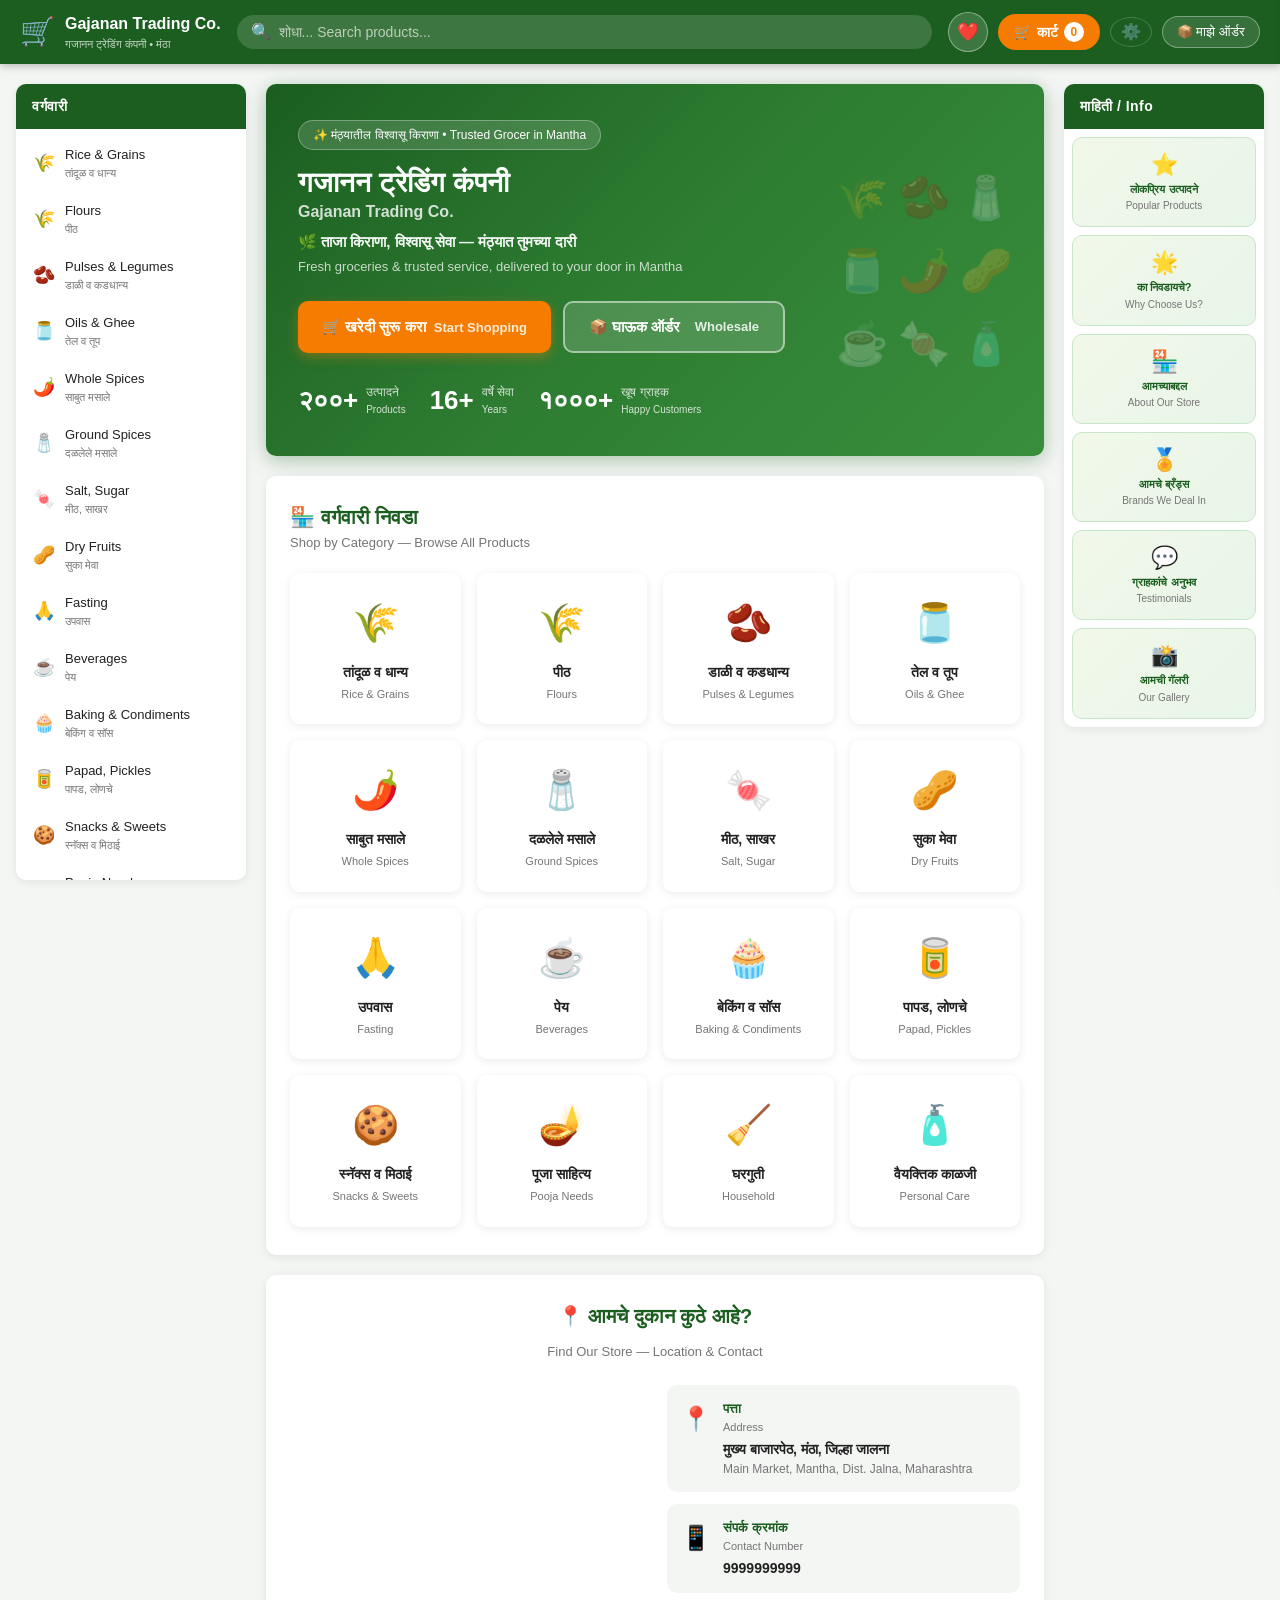
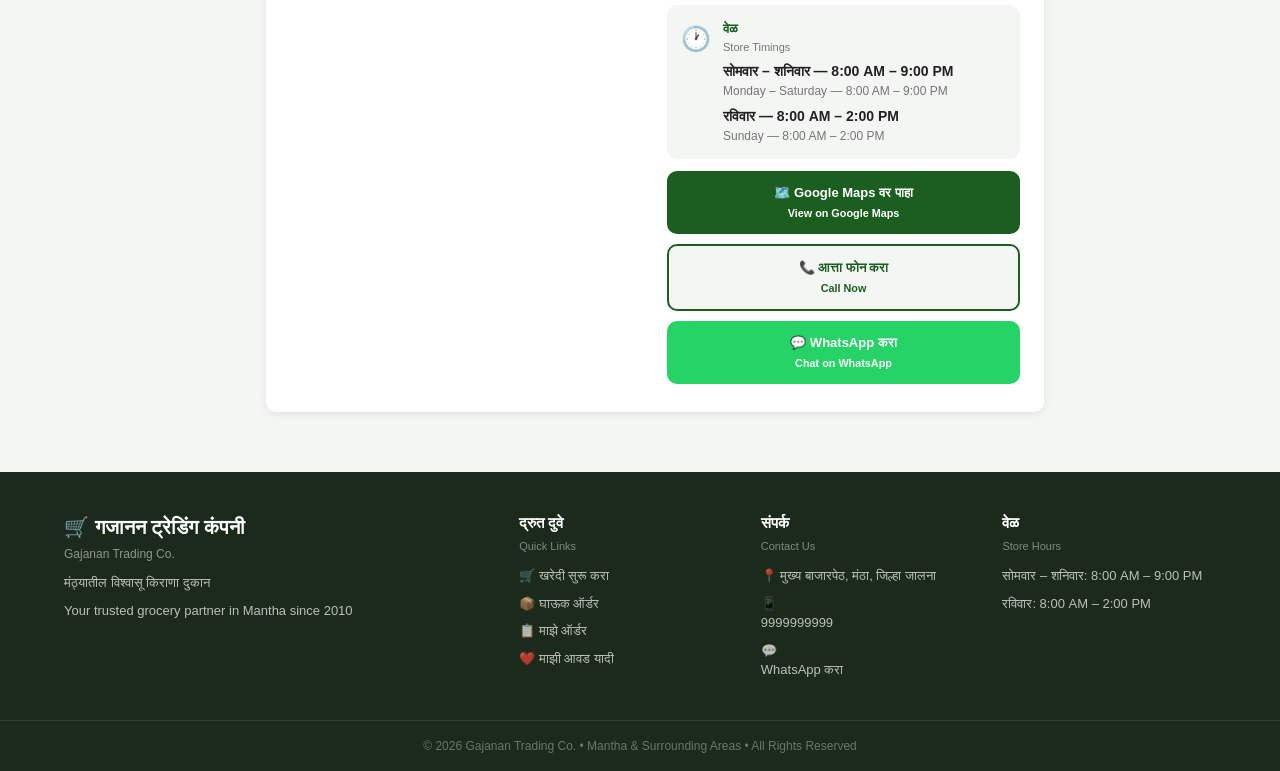
==== commit 6d32e6cc: "Update app logic and styles" ====
--- a/docs/index.html
+++ b/docs/index.html
@@ -377,5 +377,14 @@
 </div>
 
 <script src="app.js"></script>
+
+
+<!-- ═════════════════════ SECTION POPUP MODAL ═════════════════════ -->
+<div id="section-popup-modal" class="modal-backdrop">
+  <div class="modal-box section-popup-box">
+    <button class="modal-close" onclick="closeSectionPopup()">✕</button>
+    <div id="section-popup-content" class="section-popup-content"></div>
+  </div>
+</div>
 </body>
 </html>
--- a/docs/style.css
+++ b/docs/style.css
@@ -511,51 +511,47 @@
 .add-btn:hover { background: var(--primary-hover); }
 .add-btn:disabled { background: #bdbdbd; cursor: not-allowed; }
 
-/* ══════════════════════════════════════════════
-   MODALS
-   ══════════════════════════════════════════════ */
+/* ===== MODAL SYSTEM ===== */
+
 .modal-backdrop {
-    display: none;
     position: fixed;
     inset: 0;
-    background: rgba(0,0,0,0.55);
-    z-index: 1200;
+    background: rgba(0,0,0,0.5);
+    display: none;
     align-items: center;
     justify-content: center;
-    padding: 20px;
-}
-.modal-backdrop.open { display: flex; }
+    z-index: 9999;
+}
+
+.modal-backdrop.open {
+    display: flex;
+}
 
 .modal-box {
     background: #fff;
-    border-radius: 16px;
-    width: 100%;
-    max-width: 460px;
+    border-radius: 12px;
+    max-width: 900px;
+    width: 95%;
     max-height: 90vh;
     overflow-y: auto;
-    padding: 28px;
+    padding: 24px;
     position: relative;
-    box-shadow: var(--shadow-lg);
+    animation: modalFade 0.2s ease;
 }
 
 .modal-close {
     position: absolute;
-    top: 14px;
-    right: 14px;
-    background: #f5f5f5;
+    top: 10px;
+    right: 15px;
     border: none;
-    width: 32px;
-    height: 32px;
-    border-radius: 50%;
-    cursor: pointer;
-    font-size: 16px;
-    display: flex;
-    align-items: center;
-    justify-content: center;
-    color: #555;
-    width: auto;
-    padding: 0;
-    width: 32px;
+    background: none;
+    font-size: 20px;
+    cursor: pointer;
+}
+
+@keyframes modalFade {
+    from { opacity: 0; transform: scale(0.95); }
+    to { opacity: 1; transform: scale(1); }
 }
 .modal-close:hover { background: #e0e0e0; }
 
@@ -1836,4 +1832,31 @@
 .footer-bottom {
     border-top: 1px solid rgba(255,255,255,.1); padding: 16px 24px;
     text-align: center; font-size: 12px; color: rgba(255,255,255,.35);
+}
+
+/* hide backdrop/modal by default */
+.modal-backdrop,
+.modal,
+.backdrop,
+.overlay {
+  display: none !important;
+  visibility: hidden !important;
+  opacity: 0 !important;
+  pointer-events: none !important;
+}
+
+/* show when explicitly open */
+.modal-backdrop.open,
+.modal.open,
+.overlay.open,
+.backdrop.open {
+  display: flex !important;       /* or block depending on layout */
+  visibility: visible !important;
+  opacity: 1 !important;
+  pointer-events: auto !important;
+}
+
+/* prevent body scroll when modal open */
+body.modal-open {
+  overflow: hidden;
 }
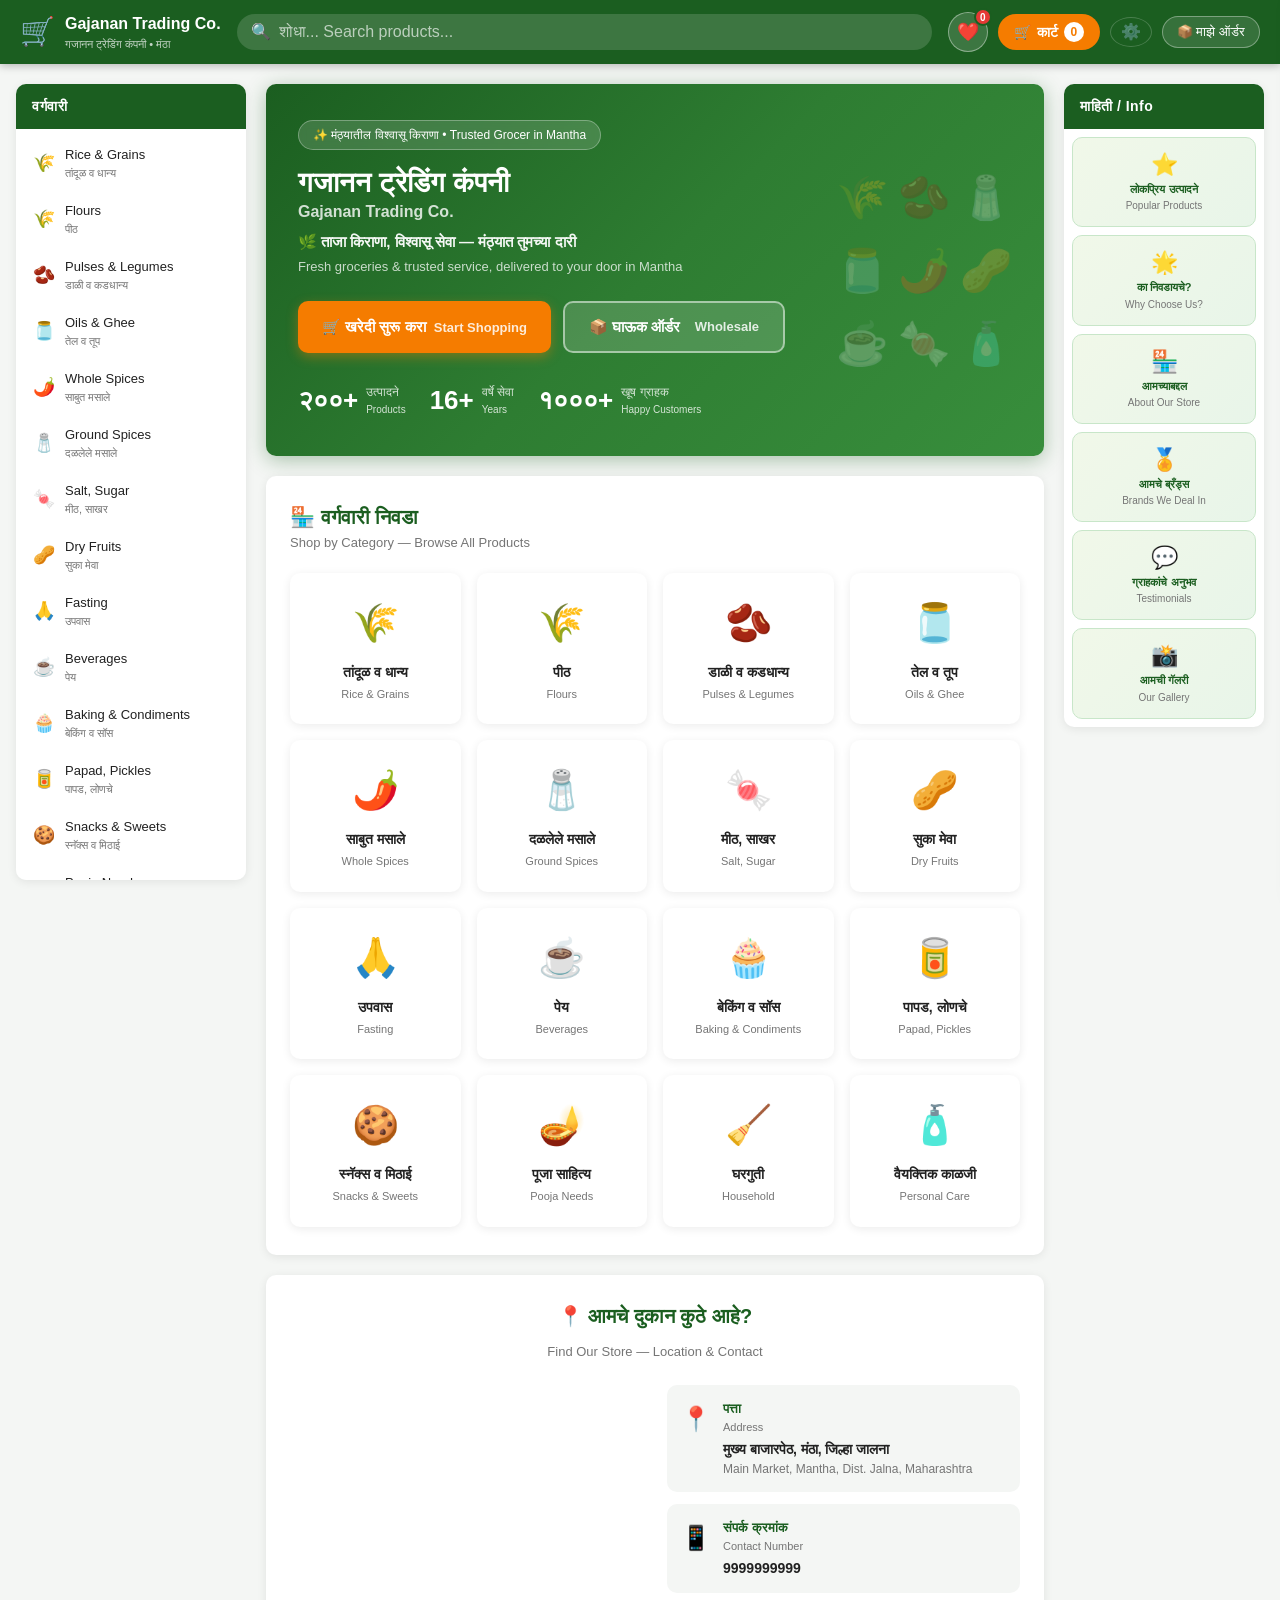
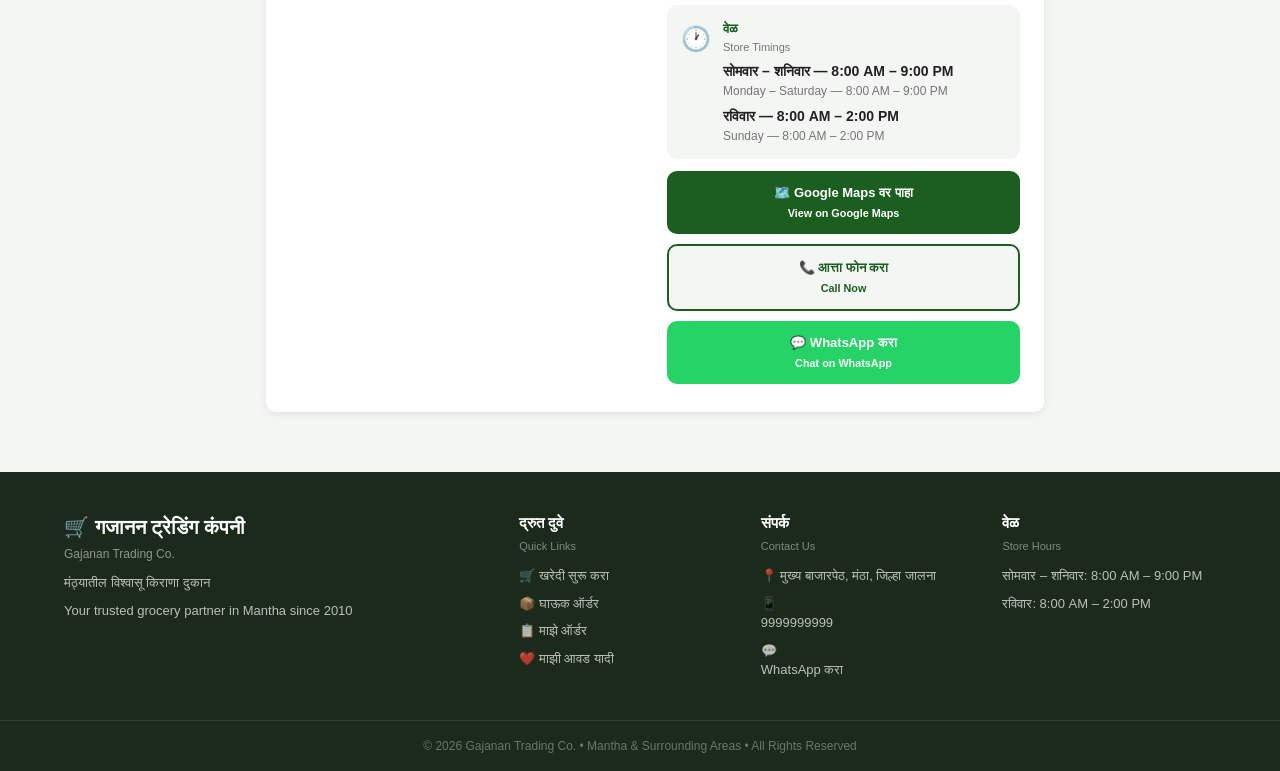
==== commit 4c60a11a: "Update app logic and styles" ====
--- a/docs/index.html
+++ b/docs/index.html
@@ -5,6 +5,7 @@
     <meta name="viewport" content="width=device-width, initial-scale=1.0">
     <title>Gajanan Trading Co. - किराणा दुकान</title>
     <link rel="stylesheet" href="style.css">
+    <link rel="stylesheet" href="mobile-fix.css">
 </head>
 <body>
 
@@ -377,14 +378,5 @@
 </div>
 
 <script src="app.js"></script>
-
-
-<!-- ═════════════════════ SECTION POPUP MODAL ═════════════════════ -->
-<div id="section-popup-modal" class="modal-backdrop">
-  <div class="modal-box section-popup-box">
-    <button class="modal-close" onclick="closeSectionPopup()">✕</button>
-    <div id="section-popup-content" class="section-popup-content"></div>
-  </div>
-</div>
 </body>
 </html>
--- a/docs/style.css
+++ b/docs/style.css
@@ -870,6 +870,8 @@
 }
 
 
+/* ══════════════════════════════════════════════
+   RESPONSIVE — TABLET (≤ 900px)
    ══════════════════════════════════════════════ */
 @media (max-width: 900px) {
     /* Hide right info sidebar — accessed via bottom bar instead */
--- a/docs/mobile-fix.css
+++ b/docs/mobile-fix.css
@@ -0,0 +1,932 @@
+/* ══════════════════════════════════════════════════════════════
+   GAJANAN TRADING — MOBILE RESPONSIVE FIX
+   Add this AFTER style.css in index.html:
+       <link rel="stylesheet" href="mobile-fix.css">
+
+   WHAT THIS FILE FIXES:
+   ─────────────────────
+   1.  Root overflow fix  → prevents horizontal scroll on all phones
+   2.  Global media rules → images & iframes never overflow
+   3.  Header overflow    → compact layout on ≤ 400px phones
+   4.  Hero section       → properly collapses to single column
+   5.  Toast messages     → word-wrap, no off-screen overflow
+   6.  Wishlist badge     → display: flex was missing
+   7.  Inputs             → font-size 16px stops iOS auto-zoom
+   8.  Bottom bar         → safe-area-inset for iPhone notch/home bar
+   9.  Cart sidebar       → full-width with safe area on iPhone
+   10. Modal backdrops    → align-items: flex-end bottom-sheet on mobile
+   11. Location map       → responsive height on small screens
+   12. Checkout form      → horizontal scroll inside modals fixed
+   13. Touch targets      → all buttons ≥ 44px (Apple HIG standard)
+   14. Scroll quality     → -webkit-overflow-scrolling: touch
+   15. Tab bar overlap    → content never hidden behind bottom bar
+   ══════════════════════════════════════════════════════════════ */
+
+
+/* ══════════════════════════════════════════════
+   1. ROOT OVERFLOW FIX — THE #1 MOBILE KILLER
+   ══════════════════════════════════════════════ */
+html {
+    overflow-x: hidden;
+    -webkit-text-size-adjust: 100%; /* stop iOS font boosting */
+}
+
+body {
+    overflow-x: hidden;
+    -webkit-overflow-scrolling: touch;
+}
+
+/* ══════════════════════════════════════════════
+   2. GLOBAL MEDIA CONTAINMENT
+   ══════════════════════════════════════════════ */
+img,
+video,
+iframe,
+embed,
+object {
+    max-width: 100%;
+}
+
+/* Iframes need explicit width reset too */
+iframe {
+    display: block;
+    width: 100%;
+}
+
+/* Prevent pre/code blocks from blowing out layout */
+pre, code {
+    overflow-x: auto;
+    word-break: break-word;
+}
+
+/* ══════════════════════════════════════════════
+   3. WISHLIST BADGE — was missing display: flex
+   ══════════════════════════════════════════════ */
+.wish-badge {
+    display: flex !important; /* was missing, causing badge to not center */
+}
+
+
+/* ══════════════════════════════════════════════
+   4. LOCATION MAP — fully responsive
+   ══════════════════════════════════════════════ */
+.location-map {
+    width: 100%;
+    overflow: hidden;
+    border-radius: 12px;
+}
+
+.location-map iframe {
+    width: 100% !important;   /* override any inline width */
+    height: 320px;
+    border-radius: 12px;
+    border: 0;
+    display: block;
+}
+
+
+/* ══════════════════════════════════════════════
+   5. PREVENT iOS ZOOM ON FORM INPUTS
+      (iOS zooms in when input font-size < 16px)
+   ══════════════════════════════════════════════ */
+input[type="text"],
+input[type="tel"],
+input[type="number"],
+input[type="email"],
+input[type="password"],
+textarea,
+select {
+    font-size: 16px !important;
+}
+
+
+/* ══════════════════════════════════════════════
+   TABLET (≤ 900px) — minor tweaks on top of existing
+   ══════════════════════════════════════════════ */
+@media (max-width: 900px) {
+
+    /* ── Bottom bar safe area (notch phones) ── */
+    #mobile-info-bar {
+        padding-bottom: calc(6px + env(safe-area-inset-bottom, 0px));
+    }
+
+    body {
+        padding-bottom: calc(68px + env(safe-area-inset-bottom, 0px));
+    }
+
+    /* ── Scrollable areas: smooth momentum on iOS ── */
+    #sidebar-categories,
+    .cart-items-list,
+    .modal-box,
+    .wishlist-items,
+    #oh-results {
+        -webkit-overflow-scrolling: touch;
+    }
+
+    /* ── Location map height on tablet ── */
+    .location-map iframe {
+        height: 260px;
+    }
+}
+
+
+/* ══════════════════════════════════════════════
+   MOBILE (≤ 600px) — All critical mobile fixes
+   ══════════════════════════════════════════════ */
+@media (max-width: 600px) {
+
+    /* ─────────────────────────────────────────
+       HEADER — prevent overflow on small phones
+       ───────────────────────────────────────── */
+    .header-inner {
+        gap: 6px;
+        padding: 0 10px;
+    }
+
+    /* Logo: shrink for small screens */
+    .logo-area {
+        flex-shrink: 1;
+        min-width: 0;
+    }
+    .logo-en {
+        font-size: 12px;
+        white-space: nowrap;
+        overflow: hidden;
+        text-overflow: ellipsis;
+        max-width: 120px;
+    }
+
+    /* Search: allow shrinking */
+    .search-wrap {
+        min-width: 0;
+        flex-shrink: 1;
+    }
+
+    /* Header right: no wrapping, compact */
+    .header-right {
+        gap: 6px;
+        flex-shrink: 0;
+        flex-wrap: nowrap;
+    }
+
+    /* Cart button: icon-only, circular */
+    .btn-cart-trigger {
+        padding: 8px 10px;
+        border-radius: 50%;
+        min-width: 40px;
+        height: 40px;
+        justify-content: center;
+    }
+
+    /* Wishlist button: ensure minimum tap target */
+    .btn-wishlist-trigger {
+        min-width: 40px;
+        width: 40px;
+        height: 40px;
+    }
+
+    /* ─────────────────────────────────────────
+       LAYOUT & SECTIONS
+       ───────────────────────────────────────── */
+    .layout {
+        padding: 8px 8px;
+    }
+
+    /* Allow main content to shrink without overflow */
+    #main-content {
+        min-width: 0;
+        width: 100%;
+    }
+
+    /* All home sections: don't let internal content overflow */
+    .home-section {
+        overflow: hidden;
+    }
+
+    /* ─────────────────────────────────────────
+       HERO SECTION — single column
+       ───────────────────────────────────────── */
+    .hero-section {
+        flex-direction: column !important;
+        align-items: flex-start !important;
+        padding: 22px 16px !important;
+        gap: 0 !important;
+    }
+
+    .hero-top {
+        min-width: 0 !important;
+        width: 100%;
+    }
+
+    .hero-visual {
+        display: none !important;
+    }
+
+    .hero-mr {
+        font-size: 22px;
+    }
+
+    .hero-en {
+        font-size: 13px;
+    }
+
+    .hero-cta-row {
+        flex-direction: row;
+        flex-wrap: wrap;
+        gap: 8px;
+    }
+
+    .hero-btn-primary,
+    .hero-btn-secondary {
+        flex: 1;
+        min-width: 120px;
+        text-align: center;
+        justify-content: center;
+        padding: 11px 12px;
+        font-size: 13px;
+    }
+
+    .hero-stats {
+        gap: 16px;
+        flex-wrap: wrap;
+    }
+
+    .hero-stat strong {
+        font-size: 20px;
+    }
+
+    /* ─────────────────────────────────────────
+       HORIZONTAL SCROLL CARDS (Popular / Buy Again)
+       ───────────────────────────────────────── */
+    .hscroll-track {
+        /* Prevent the track itself from causing page overflow */
+        overflow-x: auto;
+        overflow-y: visible;
+        padding-bottom: 8px;
+        /* Contain within parent */
+        max-width: 100%;
+        margin-left: 0;
+        margin-right: 0;
+    }
+
+    .hscroll-card {
+        width: 128px;
+        padding: 12px 8px;
+        flex-shrink: 0;
+    }
+
+    /* ─────────────────────────────────────────
+       SECTION HEADINGS — no overflow
+       ───────────────────────────────────────── */
+    .section-head {
+        flex-wrap: wrap;
+    }
+
+    .section-head-text {
+        min-width: 0;
+    }
+
+    .section-title-mr {
+        font-size: 16px;
+        word-break: break-word;
+    }
+
+    /* ─────────────────────────────────────────
+       PRODUCT CARDS
+       ───────────────────────────────────────── */
+    .product-grid {
+        grid-template-columns: repeat(2, 1fr);
+        gap: 10px;
+    }
+
+    .product-card {
+        min-width: 0; /* allow grid cell to shrink */
+    }
+
+    .product-img {
+        height: 110px;
+        font-size: 38px;
+    }
+
+    .product-body {
+        padding: 8px;
+        gap: 3px;
+    }
+
+    .product-name-marathi {
+        font-size: 12px;
+        word-break: break-word;
+    }
+
+    .product-name-english {
+        font-size: 11px;
+    }
+
+    .product-price {
+        font-size: 14px;
+    }
+
+    .add-btn {
+        font-size: 12px;
+        padding: 9px 6px;
+        min-height: 36px; /* touch target */
+    }
+
+    /* ─────────────────────────────────────────
+       CATEGORY GRID
+       ───────────────────────────────────────── */
+    .cat-grid {
+        grid-template-columns: repeat(3, 1fr);
+        gap: 8px;
+    }
+
+    .cat-card {
+        padding: 14px 6px;
+        min-width: 0;
+    }
+
+    .cat-card-icon {
+        font-size: 26px;
+        margin-bottom: 6px;
+    }
+
+    .cat-card-name-mar {
+        font-size: 11px;
+    }
+
+    .cat-card-name-eng {
+        font-size: 10px;
+    }
+
+    /* ─────────────────────────────────────────
+       CART SIDEBAR — full width on mobile
+       ───────────────────────────────────────── */
+    .cart-sidebar {
+        width: 100%;
+        right: -100%;
+        /* Safe area for notched iPhones */
+        padding-bottom: env(safe-area-inset-bottom, 0px);
+    }
+
+    .cart-sidebar.open {
+        right: 0;
+    }
+
+    /* Enough room above bottom bar */
+    .cart-footer {
+        padding-bottom: calc(16px + env(safe-area-inset-bottom, 0px));
+    }
+
+    /* ─────────────────────────────────────────
+       MODALS — bottom-sheet style on mobile
+       ───────────────────────────────────────── */
+    .modal-backdrop {
+        align-items: flex-end !important;
+        padding: 0 !important;
+    }
+
+    .modal-box {
+        width: 100% !important;
+        max-width: 100% !important;
+        max-height: 92vh;
+        border-radius: 20px 20px 0 0 !important;
+        padding: 20px 16px calc(24px + env(safe-area-inset-bottom, 0px)) !important;
+        overflow-y: auto;
+        overflow-x: hidden; /* CRITICAL — no horizontal scroll inside modal */
+        -webkit-overflow-scrolling: touch;
+    }
+
+    /* Section popup stays centered, not bottom-sheet */
+    .modal-backdrop:has(.section-popup-box) {
+        align-items: center !important;
+        padding: 16px !important;
+    }
+
+    .section-popup-box {
+        border-radius: 16px !important;
+        max-height: 88vh;
+        padding: 18px 14px 24px !important;
+        width: 95% !important;
+        align-self: center;
+        overflow-x: hidden;
+    }
+
+    /* Modal close button — larger tap target */
+    .modal-close {
+        width: 36px;
+        height: 36px;
+        display: flex;
+        align-items: center;
+        justify-content: center;
+        border-radius: 50%;
+        background: #f5f5f5;
+        font-size: 18px;
+        top: 12px;
+        right: 12px;
+    }
+
+    /* Product modal header wraps on small screens */
+    .modal-product-header {
+        flex-wrap: wrap;
+        gap: 10px;
+        padding-right: 40px; /* room for close btn */
+    }
+
+    .modal-emoji {
+        font-size: 36px;
+    }
+
+    .modal-name {
+        font-size: 15px;
+        word-break: break-word;
+    }
+
+    /* Quantity chips — wrap without overflow */
+    .qty-chips {
+        flex-wrap: wrap;
+        gap: 8px;
+    }
+
+    .qty-opt-btn {
+        padding: 8px 14px;
+        font-size: 13px;
+        min-height: 40px; /* touch target */
+    }
+
+    /* Custom qty row */
+    .custom-qty-row {
+        flex-wrap: wrap;
+    }
+
+    .custom-qty-row input {
+        min-width: 80px;
+    }
+
+    /* ─────────────────────────────────────────
+       CHECKOUT MODAL
+       ───────────────────────────────────────── */
+    .modal-checkout {
+        max-width: 100%;
+    }
+
+    .checkout-form input,
+    .checkout-form textarea {
+        /* Already 16px from global rule, but ensure full-width */
+        width: 100%;
+        box-sizing: border-box;
+    }
+
+    .pickup-slots {
+        max-height: 220px;
+        overflow-y: auto;
+        -webkit-overflow-scrolling: touch;
+    }
+
+    /* ─────────────────────────────────────────
+       OTP MODAL
+       ───────────────────────────────────────── */
+    .modal-otp {
+        padding: 24px 16px !important;
+    }
+
+    .otp-phone-row {
+        flex-wrap: nowrap; /* keep +91 and input side-by-side */
+    }
+
+    /* ─────────────────────────────────────────
+       ORDER HISTORY MODAL — search bar fix
+       ───────────────────────────────────────── */
+    #oh-search-section > div {
+        flex-wrap: nowrap;
+        gap: 6px;
+    }
+
+    #oh-search-section input {
+        min-width: 0;
+        flex: 1;
+    }
+
+    #oh-search-section button {
+        white-space: nowrap;
+        flex-shrink: 0;
+        padding: 10px 12px;
+        font-size: 13px;
+    }
+
+    /* ─────────────────────────────────────────
+       LOCATION MAP — smaller height on phones
+       ───────────────────────────────────────── */
+    .location-map iframe {
+        height: 200px !important;
+        border-radius: 10px;
+    }
+
+    .location-grid {
+        grid-template-columns: 1fr;
+        gap: 16px;
+    }
+
+    .loc-buttons {
+        flex-direction: column;
+        gap: 8px;
+    }
+
+    .loc-btn {
+        width: 100%;
+        text-align: center;
+        padding: 13px;
+        min-height: 48px; /* touch target */
+        display: flex;
+        align-items: center;
+        justify-content: center;
+    }
+
+    /* ─────────────────────────────────────────
+       WHY US SECTION
+       ───────────────────────────────────────── */
+    .why-grid {
+        grid-template-columns: repeat(2, 1fr);
+        gap: 10px;
+    }
+
+    .why-card {
+        padding: 16px 10px;
+    }
+
+    .why-icon {
+        font-size: 28px;
+    }
+
+    .why-mr {
+        font-size: 13px;
+    }
+
+    .why-en {
+        font-size: 11px;
+    }
+
+    /* ─────────────────────────────────────────
+       BRANDS
+       ───────────────────────────────────────── */
+    .brands-grid {
+        grid-template-columns: repeat(2, 1fr);
+        gap: 10px;
+    }
+
+    .brand-card {
+        padding: 14px 8px;
+    }
+
+    .brand-emoji {
+        font-size: 28px;
+    }
+
+    .brands-cta {
+        padding: 16px 14px;
+    }
+
+    .brands-contact-btn {
+        padding: 11px 14px;
+        font-size: 13px;
+        width: 100%;
+        text-align: center;
+        margin-top: 8px;
+    }
+
+    /* ─────────────────────────────────────────
+       ABOUT SECTION
+       ───────────────────────────────────────── */
+    .about-grid {
+        grid-template-columns: 1fr;
+        gap: 16px;
+    }
+
+    .about-photo-grid {
+        grid-template-columns: repeat(2, 1fr);
+        gap: 8px;
+    }
+
+    .about-title-mr {
+        font-size: 20px;
+    }
+
+    .about-facts {
+        grid-template-columns: 1fr;
+        gap: 8px;
+    }
+
+    .about-cta-btn {
+        width: 100%;
+        text-align: center;
+        padding: 13px;
+        display: block;
+    }
+
+    /* ─────────────────────────────────────────
+       TESTIMONIALS
+       ───────────────────────────────────────── */
+    .testi-grid {
+        grid-template-columns: 1fr;
+        gap: 12px;
+    }
+
+    .testi-card {
+        padding: 16px;
+    }
+
+    /* ─────────────────────────────────────────
+       GALLERY CAROUSEL
+       ───────────────────────────────────────── */
+    .gc-wrap {
+        overflow: hidden; /* prevent any spillover */
+    }
+
+    .gc-slide-inner {
+        height: 220px;
+        gap: 8px;
+        padding: 16px;
+    }
+
+    .gc-slide-emoji {
+        font-size: 52px;
+    }
+
+    .gc-slide-label-mr {
+        font-size: 16px;
+    }
+
+    .gc-arrow {
+        width: 36px;
+        height: 36px;
+        font-size: 20px;
+    }
+
+    .gc-prev { margin-right: 6px; }
+    .gc-next { margin-left: 6px; }
+
+    .gc-thumbs {
+        -webkit-overflow-scrolling: touch;
+    }
+
+    .gc-thumb {
+        min-width: 68px;
+        height: 54px;
+        font-size: 18px;
+    }
+
+    /* ─────────────────────────────────────────
+       TOAST NOTIFICATIONS — word wrap on mobile
+       ───────────────────────────────────────── */
+    .toast-container {
+        width: calc(100% - 32px);
+        left: 16px;
+        right: 16px;
+        transform: none;
+        bottom: calc(80px + env(safe-area-inset-bottom, 0px));
+    }
+
+    .toast {
+        white-space: normal;          /* allow word wrap */
+        word-break: break-word;
+        text-align: center;
+        border-radius: 14px;
+        padding: 12px 18px;
+        font-size: 13px;
+    }
+
+    /* ─────────────────────────────────────────
+       FOOTER
+       ───────────────────────────────────────── */
+    .site-footer {
+        margin-bottom: 0;
+    }
+
+    .footer-inner {
+        grid-template-columns: 1fr;
+        gap: 20px;
+        padding: 0 16px 24px;
+    }
+
+    /* ─────────────────────────────────────────
+       PRODUCTS VIEW HEADER
+       ───────────────────────────────────────── */
+    .products-view-header {
+        gap: 10px;
+        margin-bottom: 14px;
+        flex-wrap: wrap;
+    }
+
+    .products-view-header h2 {
+        font-size: 16px;
+        min-width: 0;
+    }
+
+    .btn-back {
+        padding: 9px 14px;
+        font-size: 13px;
+        min-height: 40px;
+        white-space: nowrap;
+    }
+
+    /* ─────────────────────────────────────────
+       SECTION POPUP (inside modal)
+       ───────────────────────────────────────── */
+    .section-popup-content .about-photo-grid {
+        grid-template-columns: repeat(2, 1fr) !important;
+    }
+
+    .section-popup-content .about-facts {
+        grid-template-columns: 1fr !important;
+    }
+
+    /* ─────────────────────────────────────────
+       WISHLIST MODAL
+       ───────────────────────────────────────── */
+    .modal-wishlist {
+        max-width: 100%;
+    }
+
+    .wishlist-item {
+        flex-wrap: wrap;
+        gap: 8px;
+    }
+
+    .wishlist-actions {
+        flex-direction: row;
+        width: 100%;
+    }
+
+    .wish-add-btn,
+    .wish-remove-btn {
+        flex: 1;
+        text-align: center;
+    }
+
+    /* ─────────────────────────────────────────
+       SEARCH BANNER
+       ───────────────────────────────────────── */
+    .search-banner {
+        font-size: 13px;
+        padding: 8px 12px;
+        word-break: break-word;
+    }
+
+    /* ─────────────────────────────────────────
+       MOBILE BOTTOM INFO BAR
+       ───────────────────────────────────────── */
+    #mobile-info-bar {
+        /* Stick to very bottom, above iPhone home indicator */
+        padding-bottom: max(6px, env(safe-area-inset-bottom));
+    }
+
+    .mob-info-btn {
+        /* Touch target minimum */
+        min-height: 48px;
+    }
+}
+
+
+/* ══════════════════════════════════════════════
+   VERY SMALL PHONES (≤ 380px)
+   ══════════════════════════════════════════════ */
+@media (max-width: 380px) {
+
+    /* Logo text: abbreviate on tiny screens */
+    .logo-en {
+        max-width: 90px;
+        font-size: 11px;
+    }
+
+    .logo-emoji {
+        font-size: 20px;
+    }
+
+    /* Category grid: 2 cols on very small */
+    .cat-grid {
+        grid-template-columns: repeat(2, 1fr);
+    }
+
+    /* Hero CTA: stack vertically */
+    .hero-cta-row {
+        flex-direction: column;
+    }
+
+    .hero-btn-primary,
+    .hero-btn-secondary {
+        width: 100%;
+        text-align: center;
+    }
+
+    /* Why us: single col */
+    .why-grid {
+        grid-template-columns: 1fr;
+    }
+
+    /* Brands: 2 cols (already small) */
+    .brands-grid {
+        grid-template-columns: repeat(2, 1fr);
+    }
+
+    /* Product grid stays 2 cols */
+    .product-grid {
+        grid-template-columns: repeat(2, 1fr);
+        gap: 8px;
+    }
+
+    /* Product name: smaller */
+    .product-name-marathi {
+        font-size: 11px;
+    }
+
+    /* OTP modal: tighter padding */
+    .modal-otp {
+        padding: 20px 12px !important;
+    }
+
+    /* Checkout modal: tighter */
+    .checkout-title {
+        font-size: 16px;
+    }
+
+    /* Gallery: tiny thumb */
+    .gc-thumb {
+        min-width: 58px;
+        height: 48px;
+    }
+
+    .gc-thumb-label {
+        font-size: 8px;
+    }
+}
+
+
+/* ══════════════════════════════════════════════
+   TOUCH ENHANCEMENTS (all touch devices)
+   ══════════════════════════════════════════════ */
+@media (pointer: coarse) {
+
+    /* Remove tap highlight flash on iOS */
+    * {
+        -webkit-tap-highlight-color: transparent;
+    }
+
+    /* All tappable buttons: minimum 44px height (Apple HIG) */
+    button,
+    .cat-item,
+    .cat-card,
+    .hscroll-card,
+    .mob-info-btn,
+    .info-sidebar-btn {
+        min-height: 44px;
+    }
+
+    /* Smooth bounce scrolling on iOS for all scrollable areas */
+    .cart-items-list,
+    .modal-box,
+    #sidebar-categories,
+    .hscroll-track,
+    .gc-thumbs,
+    .pickup-slots,
+    #oh-results {
+        -webkit-overflow-scrolling: touch;
+        scroll-behavior: smooth;
+    }
+
+    /* Remove hover effects on touch (they stick on iOS) */
+    .cat-card:hover,
+    .product-card:hover,
+    .why-card:hover,
+    .brand-card:hover,
+    .testi-card:hover {
+        transform: none;
+        box-shadow: var(--shadow);
+    }
+}
+
+
+/* ══════════════════════════════════════════════
+   PRINT — hide mobile chrome
+   ══════════════════════════════════════════════ */
+@media print {
+    #mobile-info-bar,
+    #main-header,
+    .cart-sidebar,
+    .cart-overlay,
+    .modal-backdrop,
+    .toast-container {
+        display: none !important;
+    }
+
+    body {
+        padding-bottom: 0 !important;
+    }
+
+    .layout {
+        display: block;
+    }
+
+    #sidebar,
+    #info-sidebar {
+        display: none;
+    }
+}
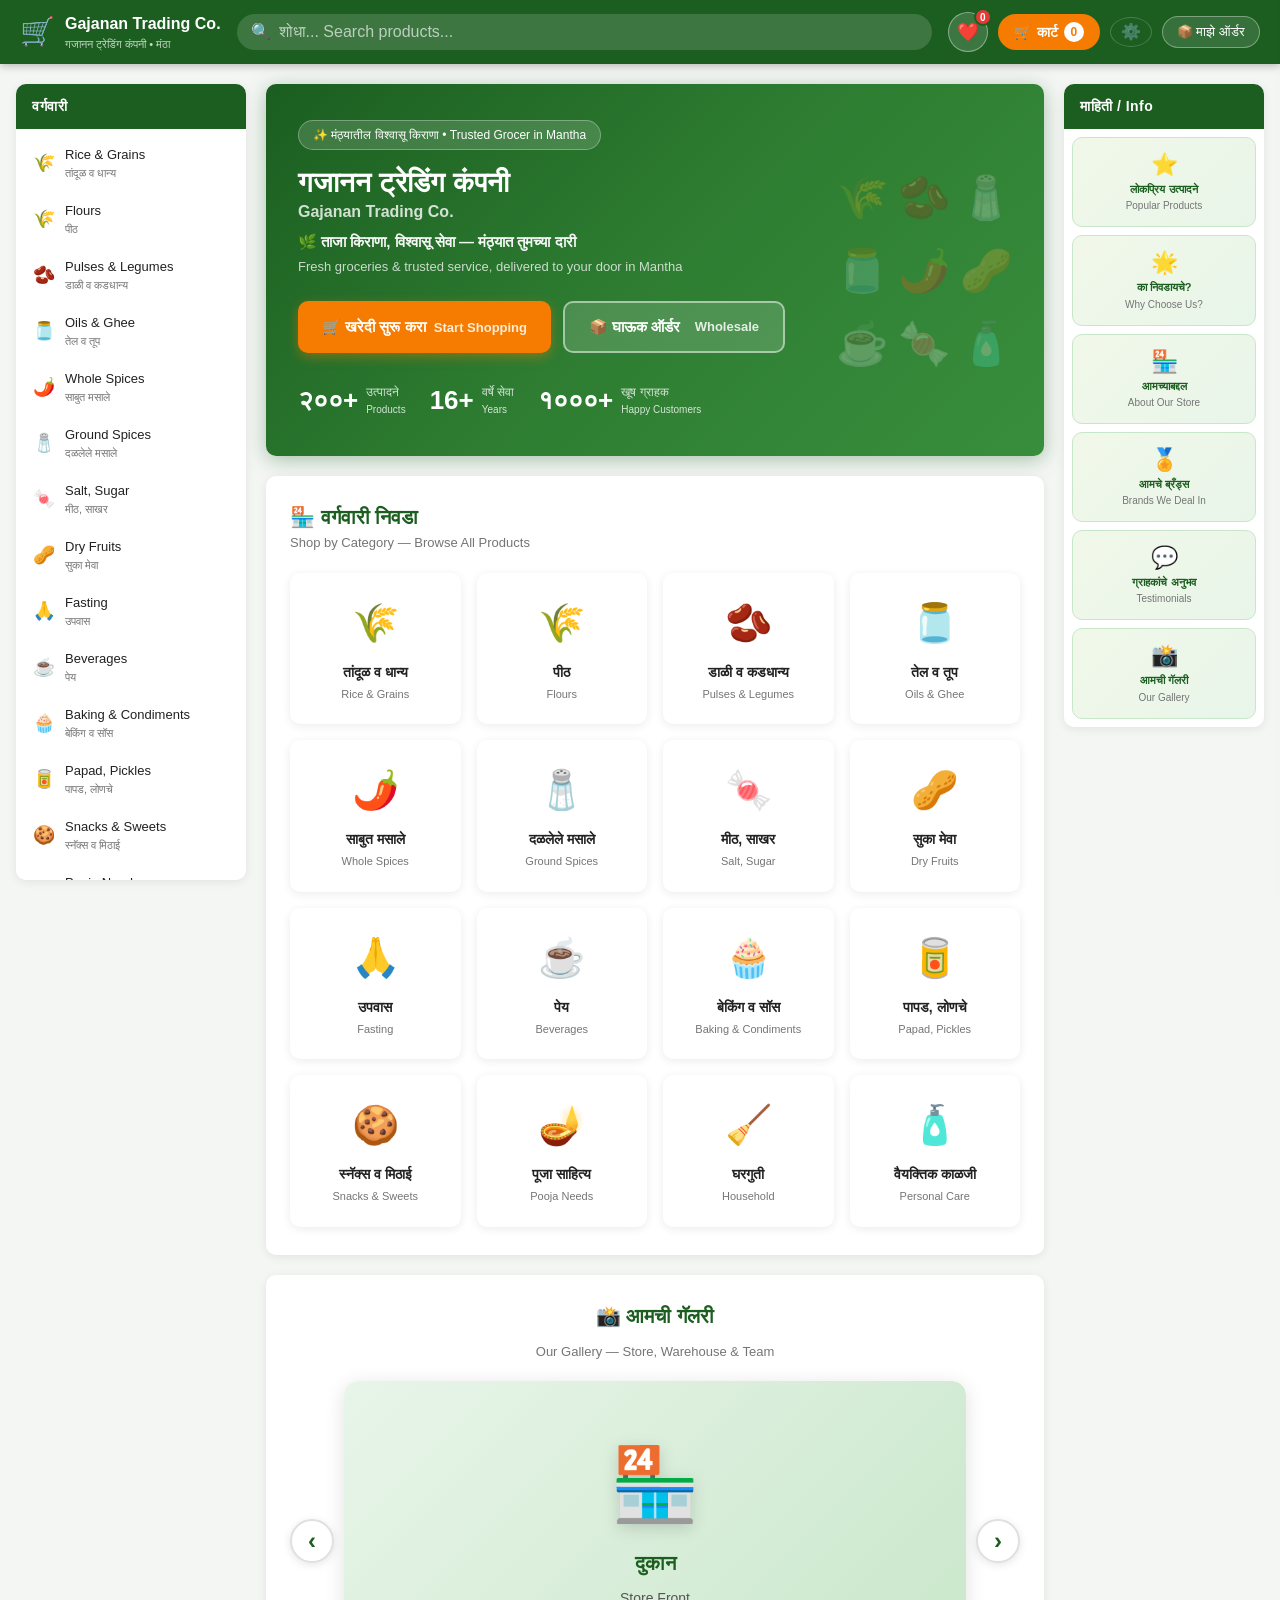
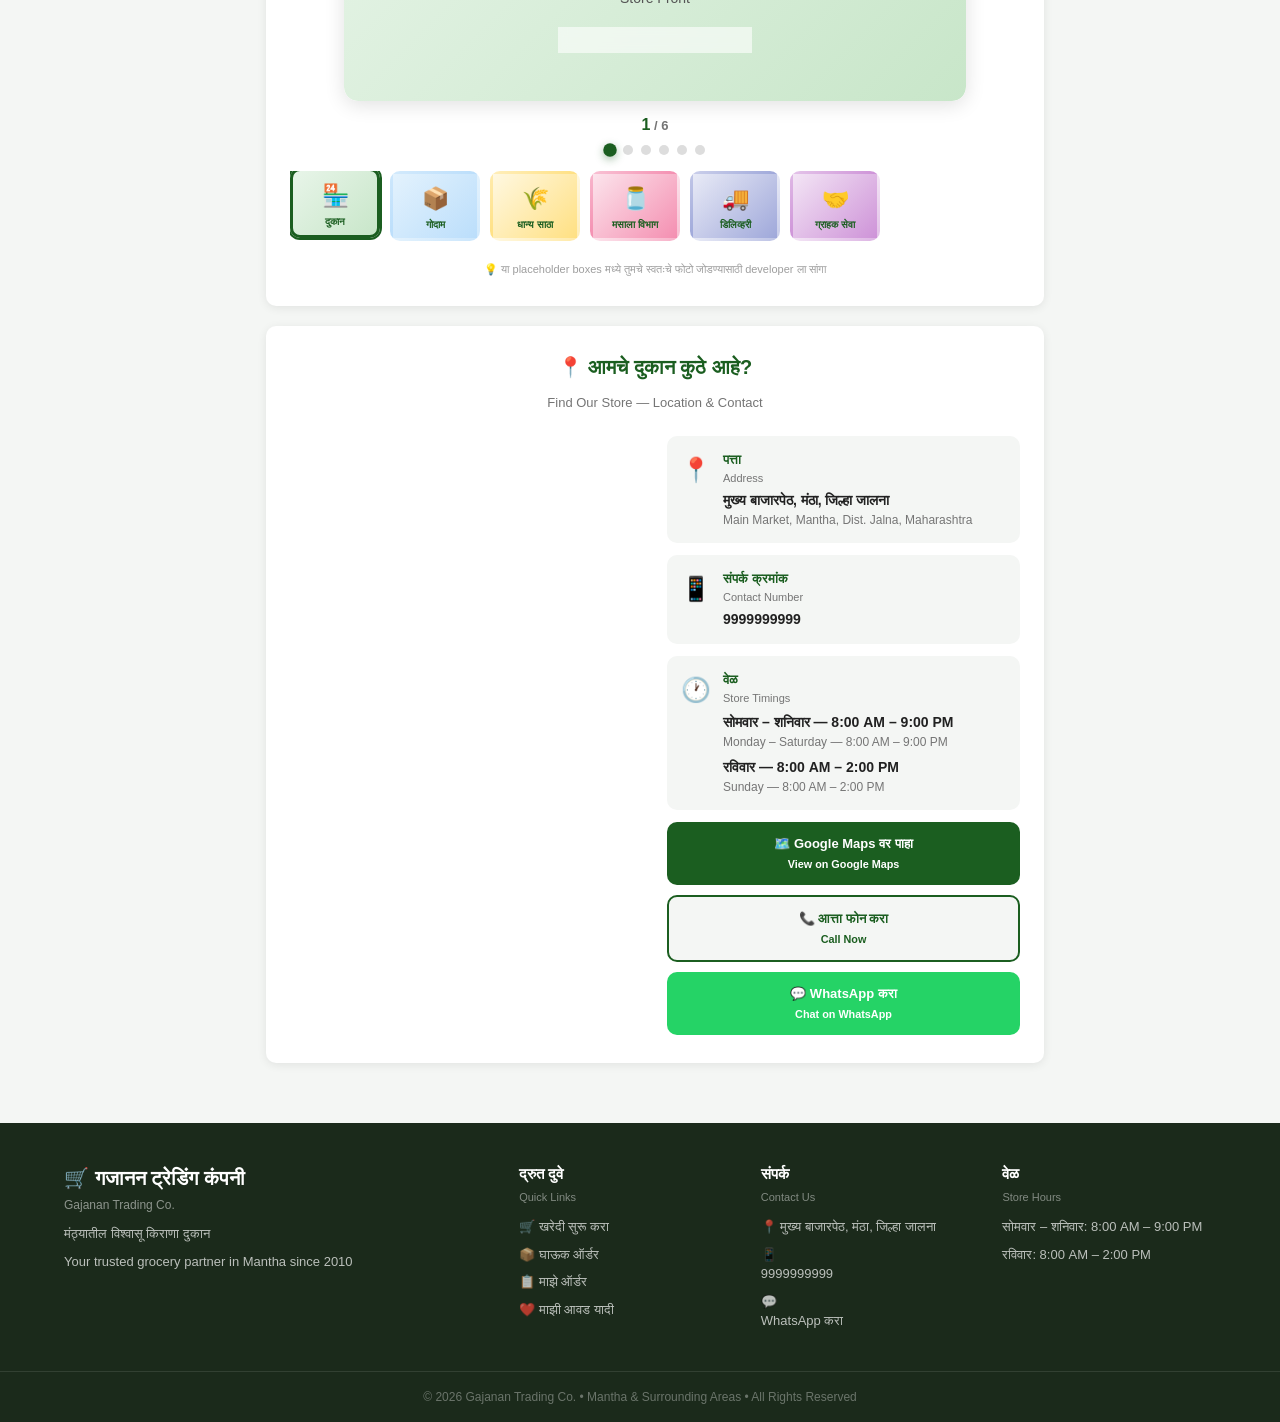
==== commit 504eb18a: "Update app logic and styles" ====
--- a/docs/index.html
+++ b/docs/index.html
@@ -40,7 +40,7 @@
             <a href="admin.html" class="btn-admin">⚙️</a>
             <!-- FEATURE 1: Order History Button -->
             <button class="btn-order-history" onclick="openOrderHistory()" title="माझ्या ऑर्डर्स">
-                📦 माझे ऑर्डर
+                📦<span class="btn-label-text"> माझे ऑर्डर</span>
             </button>
         </div>
     </div>
@@ -369,12 +369,36 @@
 
 <!-- ═══════════════════════════════════════ MOBILE BOTTOM INFO BAR -->
 <div id="mobile-info-bar">
-    <button class="mob-info-btn" onclick="openSectionPopup('popular')"><span>⭐</span><span>Popular</span></button>
-    <button class="mob-info-btn" onclick="openSectionPopup('why')"><span>🌟</span><span>Why Us</span></button>
-    <button class="mob-info-btn" onclick="openSectionPopup('about')"><span>🏪</span><span>About</span></button>
-    <button class="mob-info-btn" onclick="openSectionPopup('brands')"><span>🏅</span><span>Brands</span></button>
-    <button class="mob-info-btn" onclick="openSectionPopup('testimonials')"><span>💬</span><span>Reviews</span></button>
-    <button class="mob-info-btn" onclick="openSectionPopup('gallery')"><span>📸</span><span>Gallery</span></button>
+    <button class="mob-info-btn" onclick="openSectionPopup('popular')">
+        <span class="mob-btn-icon">⭐</span>
+        <span class="mob-btn-mr">लोकप्रिय</span>
+        <span class="mob-btn-en">Popular</span>
+    </button>
+    <button class="mob-info-btn" onclick="openSectionPopup('why')">
+        <span class="mob-btn-icon">🌟</span>
+        <span class="mob-btn-mr">का निवडायचे?</span>
+        <span class="mob-btn-en">Why Us</span>
+    </button>
+    <button class="mob-info-btn" onclick="openSectionPopup('about')">
+        <span class="mob-btn-icon">🏪</span>
+        <span class="mob-btn-mr">आमच्याबद्दल</span>
+        <span class="mob-btn-en">About</span>
+    </button>
+    <button class="mob-info-btn" onclick="openSectionPopup('brands')">
+        <span class="mob-btn-icon">🏅</span>
+        <span class="mob-btn-mr">ब्रँड्स</span>
+        <span class="mob-btn-en">Brands</span>
+    </button>
+    <button class="mob-info-btn" onclick="openSectionPopup('testimonials')">
+        <span class="mob-btn-icon">💬</span>
+        <span class="mob-btn-mr">अनुभव</span>
+        <span class="mob-btn-en">Reviews</span>
+    </button>
+    <button class="mob-info-btn" onclick="openSectionPopup('gallery')">
+        <span class="mob-btn-icon">📸</span>
+        <span class="mob-btn-mr">गॅलरी</span>
+        <span class="mob-btn-en">Gallery</span>
+    </button>
 </div>
 
 <script src="app.js"></script>
--- a/docs/mobile-fix.css
+++ b/docs/mobile-fix.css
@@ -101,7 +101,7 @@
 
 
 /* ══════════════════════════════════════════════
-   TABLET (≤ 900px) — minor tweaks on top of existing
+   TABLET (<=900px) — minor tweaks on top of existing
    ══════════════════════════════════════════════ */
 @media (max-width: 900px) {
 
@@ -112,6 +112,52 @@
 
     body {
         padding-bottom: calc(68px + env(safe-area-inset-bottom, 0px));
+    }
+
+    /* ── Bottom bar button labels: Marathi + English stacked ── */
+    .mob-info-btn {
+        display: flex;
+        flex-direction: column;
+        align-items: center;
+        justify-content: center;
+        gap: 1px;
+        padding: 4px 2px;
+        min-height: 56px;
+    }
+
+    .mob-btn-icon {
+        font-size: 20px;
+        line-height: 1;
+        display: block;
+    }
+
+    .mob-btn-mr {
+        font-size: 9px;
+        font-weight: 700;
+        color: var(--primary);
+        line-height: 1.2;
+        display: block;
+        text-align: center;
+        /* Marathi text can be long — allow line break */
+        white-space: normal;
+        max-width: 52px;
+        word-break: break-word;
+        hyphens: auto;
+    }
+
+    .mob-btn-en {
+        font-size: 8.5px;
+        font-weight: 500;
+        color: #666;
+        line-height: 1.1;
+        display: block;
+        text-align: center;
+    }
+
+    /* Active state */
+    .mob-info-btn.active .mob-btn-mr,
+    .mob-info-btn.active .mob-btn-en {
+        color: var(--primary);
     }
 
     /* ── Scrollable areas: smooth momentum on iOS ── */
@@ -127,69 +173,137 @@
     .location-map iframe {
         height: 260px;
     }
+
+    /* ── Toast: keep above bottom bar on tablet too ── */
+    .toast-container {
+        bottom: calc(76px + env(safe-area-inset-bottom, 0px));
+        z-index: 9999 !important;
+    }
 }
 
 
 /* ══════════════════════════════════════════════
-   MOBILE (≤ 600px) — All critical mobile fixes
+   MOBILE (<=600px) — All critical mobile fixes
    ══════════════════════════════════════════════ */
 @media (max-width: 600px) {
 
-    /* ─────────────────────────────────────────
-       HEADER — prevent overflow on small phones
-       ───────────────────────────────────────── */
+    /* -----------------------------------------
+       HEADER — Amazon-style 2-row layout
+       Row 1: Logo  |  Wishlist + Cart
+       Row 2: Search bar (full width)
+       ----------------------------------------- */
+
+    :root { --header-h: 100px; }
+
+    #main-header {
+        height: auto !important;
+    }
+
     .header-inner {
-        gap: 6px;
-        padding: 0 10px;
-    }
-
-    /* Logo: shrink for small screens */
+        flex-wrap: wrap;
+        align-items: center;
+        padding: 8px 12px;
+        gap: 0;
+        row-gap: 6px;
+    }
+
+    /* Row 1 left: Logo */
     .logo-area {
-        flex-shrink: 1;
+        flex: 1;
         min-width: 0;
-    }
+        order: 1;
+    }
+    .logo-emoji { font-size: 22px; }
     .logo-en {
-        font-size: 12px;
+        font-size: 13px;
         white-space: nowrap;
         overflow: hidden;
         text-overflow: ellipsis;
-        max-width: 120px;
-    }
-
-    /* Search: allow shrinking */
-    .search-wrap {
-        min-width: 0;
-        flex-shrink: 1;
-    }
-
-    /* Header right: no wrapping, compact */
+        max-width: 160px;
+    }
+    .logo-mr { display: none; }
+
+    /* Row 1 right: Wishlist + Cart */
     .header-right {
-        gap: 6px;
+        order: 2;
         flex-shrink: 0;
+        gap: 8px;
         flex-wrap: nowrap;
-    }
-
-    /* Cart button: icon-only, circular */
+        align-items: center;
+    }
+    /* Admin & Orders: icon-only compact circle buttons in row 1 */
+    .btn-admin {
+        display: inline-flex !important;
+        padding: 0;
+        width: 36px;
+        height: 36px;
+        border-radius: 50%;
+        font-size: 17px;
+        color: rgba(255,255,255,0.8);
+        border: 1px solid rgba(255,255,255,0.25);
+        align-items: center;
+        justify-content: center;
+        flex-shrink: 0;
+    }
+
+    .btn-order-history {
+        display: inline-flex !important;
+        align-items: center;
+        justify-content: center;
+        padding: 0;
+        width: 36px;
+        height: 36px;
+        border-radius: 50%;
+        font-size: 17px;
+        border: 1px solid rgba(255,255,255,0.25);
+        flex-shrink: 0;
+    }
+
+    /* Hide the text label, keep just the icon emoji */
+    .btn-order-history .btn-label-text {
+        display: none;
+    }
+
     .btn-cart-trigger {
-        padding: 8px 10px;
-        border-radius: 50%;
-        min-width: 40px;
-        height: 40px;
-        justify-content: center;
-    }
-
-    /* Wishlist button: ensure minimum tap target */
+        padding: 8px 12px;
+        border-radius: 22px;
+        gap: 5px;
+    }
+    /* Hide "cart" text label, keep icon + badge */
+    .btn-cart-trigger span:nth-child(2) { display: none; }
+
     .btn-wishlist-trigger {
-        min-width: 40px;
         width: 40px;
         height: 40px;
+        min-width: 40px;
+    }
+
+    /* Row 2: Search bar — full width */
+    .search-wrap {
+        order: 3;
+        flex: 0 0 100%;
+        width: 100%;
+        border-radius: 8px;
+        background: rgba(255,255,255,0.18);
+        padding: 0 12px;
+    }
+    .search-wrap input {
+        font-size: 14px;
+        padding: 8px 0;
     }
 
     /* ─────────────────────────────────────────
        LAYOUT & SECTIONS
        ───────────────────────────────────────── */
+
+    /* Taller header means more top offset for sticky sidebar */
     .layout {
         padding: 8px 8px;
+    }
+
+    /* Override body bottom padding for mobile (bottom bar is ~62px) */
+    body {
+        padding-bottom: calc(64px + env(safe-area-inset-bottom, 0px)) !important;
     }
 
     /* Allow main content to shrink without overflow */
@@ -674,24 +788,29 @@
         font-size: 18px;
     }
 
-    /* ─────────────────────────────────────────
-       TOAST NOTIFICATIONS — word wrap on mobile
-       ───────────────────────────────────────── */
+    /* -----------------------------------------
+       TOAST NOTIFICATIONS — visible above bottom bar
+       ----------------------------------------- */
     .toast-container {
-        width: calc(100% - 32px);
-        left: 16px;
-        right: 16px;
+        width: calc(100% - 24px);
+        left: 12px;
+        right: 12px;
         transform: none;
-        bottom: calc(80px + env(safe-area-inset-bottom, 0px));
+        /* Always above the 68px bottom bar + safe area */
+        bottom: calc(76px + env(safe-area-inset-bottom, 0px));
+        z-index: 9999 !important;
+        pointer-events: none;
     }
 
     .toast {
-        white-space: normal;          /* allow word wrap */
+        white-space: normal;
         word-break: break-word;
         text-align: center;
         border-radius: 14px;
         padding: 12px 18px;
-        font-size: 13px;
+        font-size: 14px;
+        font-weight: 600;
+        box-shadow: 0 4px 20px rgba(0,0,0,0.35);
     }
 
     /* ─────────────────────────────────────────
